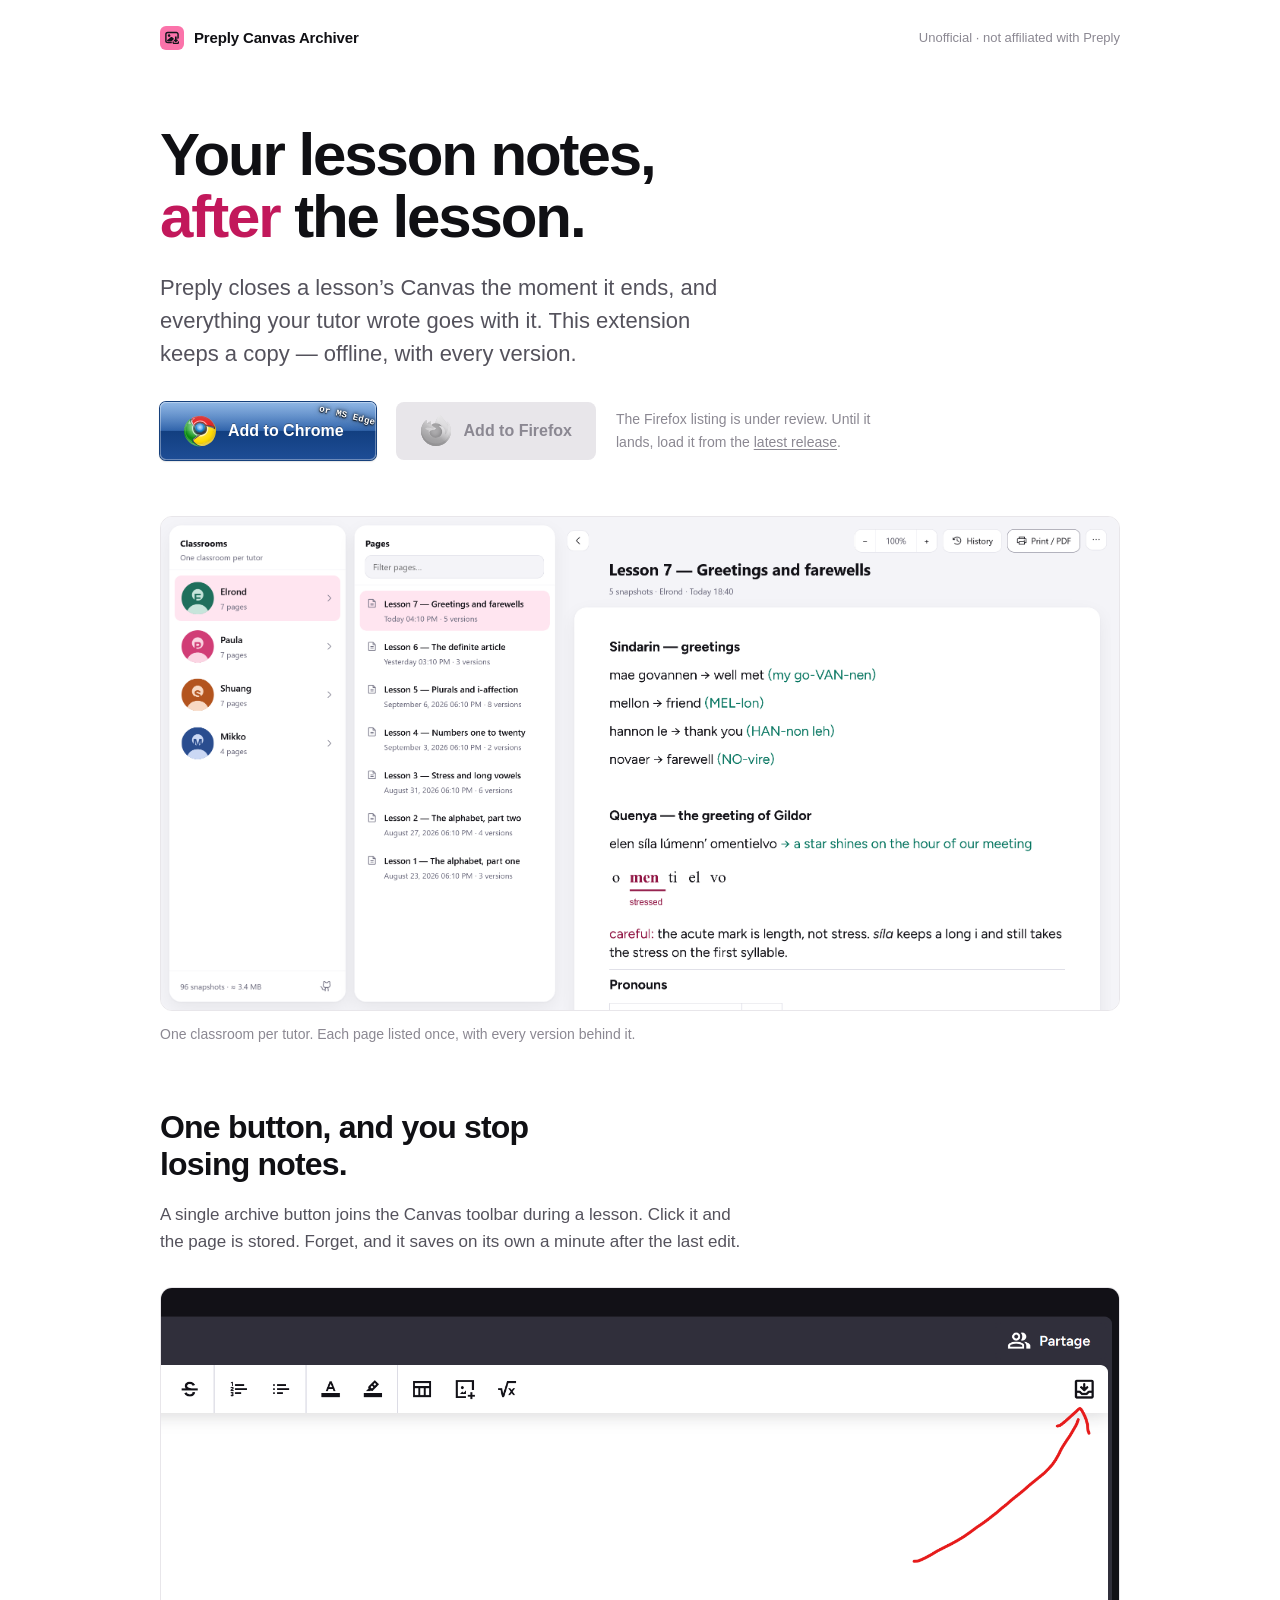
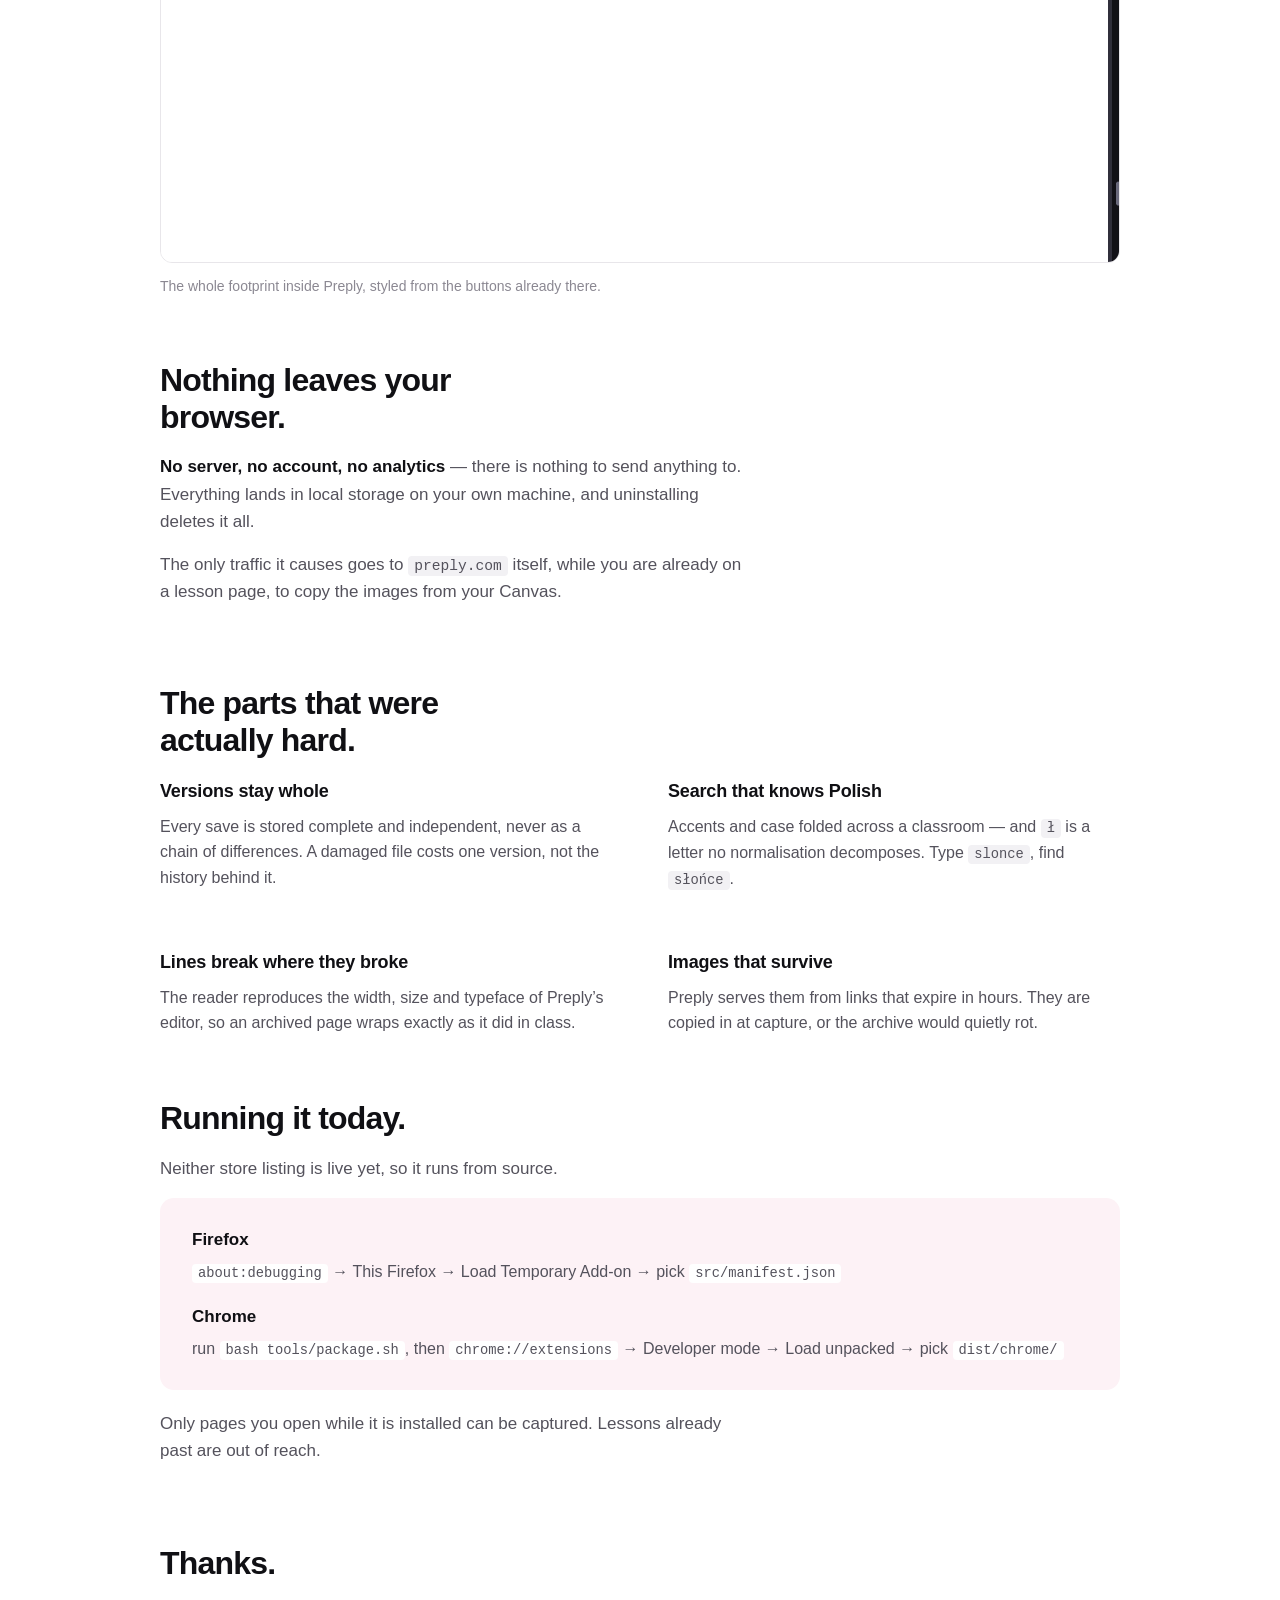
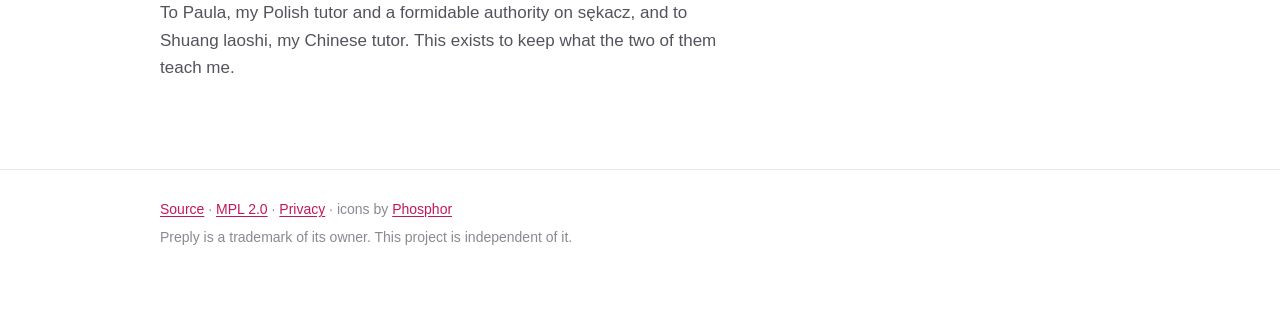
==== docs/index.html @ ba1e63cd "feat(pages): add store install buttons to the landing page" ====
<!doctype html>
<!-- This Source Code Form is subject to the terms of the Mozilla Public
     License, v. 2.0. If a copy of the MPL was not distributed with this
     file, You can obtain one at https://mozilla.org/MPL/2.0/. -->
<html lang="en">
<head>
<meta charset="utf-8">
<meta name="viewport" content="width=device-width, initial-scale=1">
<title>Preply Canvas Archiver — save your lesson notes and read them offline</title>
<meta name="description" content="Preply closes a lesson's Canvas when the lesson ends. This Firefox and Chrome extension keeps a copy you can read offline, with every version and full search.">
<link rel="canonical" href="https://mars073.github.io/Preply-canvas-archiver/">
<link rel="icon" type="image/svg+xml" href="logo.svg">

<!-- Link previews. These do far more for a project like this than any ranking
     work: the page will be shared as a URL in chats and forums long before it
     is ever found through a search engine. -->
<meta property="og:type" content="website">
<meta property="og:site_name" content="Preply Canvas Archiver">
<meta property="og:title" content="Your lesson notes, after the lesson">
<meta property="og:description" content="Preply closes a lesson's Canvas when it ends. This extension keeps a copy you can read offline, with every version.">
<meta property="og:url" content="https://mars073.github.io/Preply-canvas-archiver/">
<meta property="og:image" content="https://mars073.github.io/Preply-canvas-archiver/og-image.png">
<meta property="og:image:width" content="1200">
<meta property="og:image:height" content="630">
<meta property="og:image:alt" content="The archive reader showing a classroom, its pages and an archived lesson document.">
<meta name="twitter:card" content="summary_large_image">

<script type="application/ld+json">
{
  "@context": "https://schema.org",
  "@type": "SoftwareApplication",
  "name": "Preply Canvas Archiver",
  "applicationCategory": "BrowserApplication",
  "operatingSystem": "Firefox, Chrome",
  "description": "Browser extension that archives the Canvas pages of Preply lessons and reads them back offline, keeping every version.",
  "url": "https://mars073.github.io/Preply-canvas-archiver/",
  "codeRepository": "https://github.com/Mars073/Preply-canvas-archiver",
  "license": "https://www.mozilla.org/MPL/2.0/",
  "isAccessibleForFree": true,
  "offers": { "@type": "Offer", "price": "0", "priceCurrency": "EUR" },
  "inLanguage": ["en", "fr", "es", "ru", "pl", "zh-CN"]
}
</script>
<style>
  :root{
    --bg:#fff; --ink:#101014; --ink-2:#54525c; --ink-3:#8b8892;
    --rule:#e8e6ea; --accent:#c2185b; --tint:#fdf2f6;
    --w:64rem;
  }
  *{box-sizing:border-box}
  body{
    margin:0;background:var(--bg);color:var(--ink);
    font:17px/1.6 -apple-system,BlinkMacSystemFont,"Segoe UI",Roboto,Helvetica,Arial,sans-serif;
    -webkit-font-smoothing:antialiased;
  }
  .w{max-width:var(--w);margin:0 auto;padding:0 32px}
  a{color:var(--accent);text-underline-offset:2px}

  :focus-visible{outline:2px solid var(--accent);outline-offset:3px;border-radius:4px}
  .skip{position:absolute;left:32px;top:20px;transform:translateY(-250%);
    background:var(--ink);color:#fff;padding:10px 16px;text-decoration:none;z-index:9}
  .skip:focus{transform:none}

  /* --- masthead ------------------------------------------------------ */
  .top{display:flex;align-items:center;gap:10px;padding:26px 0}
  .top img{width:24px;height:24px;border-radius:6px}
  .top b{font-size:15px;font-weight:650;letter-spacing:-.01em}
  .top span{font-size:13px;color:var(--ink-3);margin-left:auto}

  /* --- hero ---------------------------------------------------------- */
  h1{font-size:clamp(34px,5.6vw,60px);line-height:1.04;letter-spacing:-.035em;
    font-weight:680;margin:48px 0 0;max-width:16ch}
  h1 em{font-style:normal;color:var(--accent)}
  .sub{font-size:clamp(18px,2.1vw,22px);line-height:1.5;color:var(--ink-2);
    max-width:46ch;margin:22px 0 0}
  .actions{display:flex;gap:20px;align-items:center;flex-wrap:wrap;margin:32px 0 0}
  /* inline-flex, not inline-block: the logo and the label have to sit on the
     same centre line, which a baseline alignment does not give. Both routes
     share the shape — the difference between them is availability, not rank. */
  .actions > a,.actions .off{display:inline-flex;align-items:center;gap:12px;
    background:var(--ink);color:#fff;
    padding:13px 24px;border-radius:8px;text-decoration:none;font-weight:600;font-size:16px}
  .actions > a:hover{background:var(--accent)}

  /* The Chrome button wears the finish of the logo beside it: that mark is the
     2008 original, and a flat modern chip next to it looked like two different
     decades sharing a row. Four layers make the era — a gradient that breaks
     sharply at the midline, a white inner edge along the top, a dark one along
     the bottom, and a gloss over the upper half only.

     The geometry is untouched. Both buttons keep the same box; only the finish
     of the one you can actually use has changed. */
  .actions > a.glossy{position:relative;overflow:hidden;padding-right:32px;
    border-radius:6px;
    background:linear-gradient(#5590d6,#255ba6 49%,#123f80 50%,#1e4d96);
    box-shadow:inset 0 0 0 1px rgba(255,255,255,.35),
               0 0 0 1px #16407c,
               0 1px 2px rgba(0,0,0,.35);
    text-shadow:0 -1px 0 rgba(0,0,0,.35)}
  /* Upper half only: a gloss over the whole face reads as a gradient, not as a
     curved surface. pointer-events:none so it never swallows the click.

     The palette is darker than the era would have it, and the gloss weaker:
     with the original blues the white label sat at 3.2:1 over the glossed half,
     where the text begins. Measured across the band the letters occupy, this
     holds 4.63:1 — the period look survives, the label stays readable. */
  .actions > a.glossy::after{content:"";position:absolute;
    left:0;right:0;top:0;height:50%;pointer-events:none;
    background:linear-gradient(rgba(255,255,255,.35),rgba(255,255,255,.05))}
  .actions > a.glossy:hover{
    background:linear-gradient(#6ba2e2,#2e69b8 49%,#174a90 50%,#2557a6)}
  /* Pressed: the light comes from the other side, which is what a real button
     does when it goes in. */
  .actions > a.glossy:active{
    background:linear-gradient(#123f80,#255ba6 50%,#3f7cc0);
    box-shadow:inset 0 2px 3px rgba(0,0,0,.35), 0 0 0 1px #16407c}
  .actions > a.glossy:active::after{opacity:.35}
  /* Edge runs this package unchanged — it is Chromium, and Microsoft's own
     path for it is the Chrome Web Store. So the button already serves two
     browsers and only named one. The corner says the second.

     White on the glossed blue measures 2.08:1 to 3.25:1 depending where the
     corner falls on the gradient — under the bar for text this size. The
     legibility is carried by the dark halo under the glyphs, against which
     white holds 21:1. Nothing is lost if the corner still reads poorly: the
     words are in the link's accessible name either way.

     14 degrees, and the line runs off the right edge rather than crossing the
     corner: enough tilt to read as a stamp, not so much that a 9px monospace
     starts to stair-step. Values measured on the rendered page. The clipping
     is the parent's overflow:hidden, which the gloss already relies on. */
  .actions > a.glossy .also{position:absolute;z-index:1;
    top:7px;right:-26px;width:110px;transform:rotate(14deg);
    text-align:center;padding:1px 0;color:#fff;
    font:700 9px/1.5 ui-monospace,SFMono-Regular,Menlo,Consolas,monospace;
    letter-spacing:.04em;
    text-shadow:0 0 3px rgba(0,0,0,.9), 0 1px 1px rgba(0,0,0,.8),
                0 0 6px rgba(0,0,0,.55)}
  /* The logos are decoration: the label already says which browser, and an alt
     text would have a screen reader announce it twice. */
  .actions img{display:block;flex:0 0 auto;width:32px;height:32px}
  /* Unavailable, and saying so in three ways at once rather than colour alone:
     drained logo, drained ground, and no hover to promise anything. It is a
     span, so there is nothing to click and nothing in the tab order either.
     The way in meanwhile lives in the note beside it.

     It briefly wore an Alpenglow finish as a working link; that is gone from
     the file, and comes back when the listing is approved. */
  .actions .off{background:var(--rule);color:var(--ink-3)}
  .actions .off img{filter:grayscale(1);opacity:.5}
  .actions small{font-size:14px;color:var(--ink-3);max-width:34ch}
  /* The child combinator above keeps this one out of the button styling: it is
     a sentence with a link in it, not a third route. */
  .actions small a{color:inherit}

  .shot{margin:56px 0 0;border:1px solid var(--rule);border-radius:12px;
    overflow:hidden;background:var(--bg)}
  .shot img{width:100%;height:auto;display:block}
  .cap{margin:12px 0 0;font-size:14px;color:var(--ink-3)}

  /* --- body ---------------------------------------------------------- */
  section{padding:64px 0 0}
  h2{font-size:clamp(24px,3vw,32px);line-height:1.15;letter-spacing:-.025em;
    font-weight:660;margin:0 0 18px;max-width:22ch}
  p{margin:0 0 16px;max-width:62ch;color:var(--ink-2)}
  p strong{color:var(--ink);font-weight:600}

  .pair{display:grid;gap:36px;grid-template-columns:1fr}
  @media (min-width:800px){.pair{grid-template-columns:1fr 1fr;gap:56px}}
  .pair h3{font-size:18px;font-weight:650;margin:0 0 8px;letter-spacing:-.01em}
  .pair p{margin:0;font-size:16px}

  .steps{background:var(--tint);border-radius:14px;padding:28px 32px;margin-top:8px}
  .steps dt{font-weight:650;margin-top:18px}
  .steps dt:first-of-type{margin-top:0}
  .steps dd{margin:6px 0 0;color:var(--ink-2);font-size:16px}
  code{font-family:ui-monospace,SFMono-Regular,Menlo,Consolas,monospace;
    font-size:.86em;background:#f2f1f4;padding:2px 6px;border-radius:4px}
  .steps code{background:#fff}

  footer{margin-top:88px;border-top:1px solid var(--rule);padding:28px 0 64px}
  footer p{font-size:14px;color:var(--ink-3);margin:0 0 6px;max-width:none}
</style>
</head>
<body>

<a class="skip" href="#content">Skip to content</a>

<div class="w">
  <div class="top">
    <img src="logo.svg" alt="">
    <b>Preply Canvas Archiver</b>
    <span>Unofficial · not affiliated with Preply</span>
  </div>
</div>

<main id="content">
  <div class="w">

    <h1>Your lesson notes, <em>after</em> the lesson.</h1>
    <p class="sub">
      Preply closes a lesson’s Canvas the moment it ends, and everything your
      tutor wrote goes with it. This extension keeps a copy — offline, with
      every version.
    </p>
    <div class="actions">
      <a class="glossy" href="https://chromewebstore.google.com/detail/preply-canvas-archiver/clhcjjambcaodbnaenpimnbedlhohmdj">
        <img src="icons/chrome.svg" width="32" height="32" alt="" aria-hidden="true">
        Add to Chrome
        <!-- Last in the DOM on purpose: the accessible name becomes "Add to
             Chrome or MS Edge", which is exactly what the link does. Reading
             it out is the point, so it is not hidden from assistive tech. -->
        <span class="also">or MS Edge</span>
      </a>
      <!-- A span, not a link: it looks unavailable because it is. A disabled
           button that still goes somewhere is the one combination that lies to
           both kinds of reader, so the way in meanwhile lives in the note. -->
      <span class="off">
        <img src="icons/firefox.svg" width="32" height="32" alt="" aria-hidden="true">
        Add to Firefox
      </span>
      <small>The Firefox listing is under review. Until it lands, load it from the
        <a href="https://github.com/Mars073/Preply-canvas-archiver/releases/latest">latest release</a>.</small>
    </div>

    <div class="shot">
      <img src="screenshots/archive-viewer.png" width="2521" height="1297" decoding="async"
           alt="The archive reader: classrooms on the left, that classroom's pages in the middle, the archived document on the right.">
    </div>
    <p class="cap">One classroom per tutor. Each page listed once, with every version behind it.</p>

    <section>
      <h2>One button, and you stop losing notes.</h2>
      <p>
        A single archive button joins the Canvas toolbar during a lesson. Click
        it and the page is stored. Forget, and it saves on its own a minute
        after the last edit.
      </p>
      <div class="shot" style="margin-top:32px">
        <img src="screenshots/toolbar-button.png" width="1678" height="1006" loading="lazy" decoding="async"
             alt="The Preply Canvas toolbar with one extra archive button at its right end, marked by a red arrow.">
      </div>
      <p class="cap">The whole footprint inside Preply, styled from the buttons already there.</p>
    </section>

    <section>
      <h2>Nothing leaves your browser.</h2>
      <p>
        <strong>No server, no account, no analytics</strong> — there is nothing
        to send anything to. Everything lands in local storage on your own
        machine, and uninstalling deletes it all.
      </p>
      <p>
        The only traffic it causes goes to <code>preply.com</code> itself, while
        you are already on a lesson page, to copy the images from your Canvas.
      </p>
    </section>

    <section>
      <h2>The parts that were actually hard.</h2>
      <div class="pair">
        <div>
          <h3>Versions stay whole</h3>
          <p>Every save is stored complete and independent, never as a chain of
             differences. A damaged file costs one version, not the history
             behind it.</p>
        </div>
        <div>
          <h3>Search that knows Polish</h3>
          <p>Accents and case folded across a classroom — and <code>ł</code> is a
             letter no normalisation decomposes. Type <code>slonce</code>, find
             <code>słońce</code>.</p>
        </div>
        <div>
          <h3>Lines break where they broke</h3>
          <p>The reader reproduces the width, size and typeface of Preply’s
             editor, so an archived page wraps exactly as it did in class.</p>
        </div>
        <div>
          <h3>Images that survive</h3>
          <p>Preply serves them from links that expire in hours. They are copied
             in at capture, or the archive would quietly rot.</p>
        </div>
      </div>
    </section>

    <section>
      <h2>Running it today.</h2>
      <p>Neither store listing is live yet, so it runs from source.</p>
      <dl class="steps">
        <dt>Firefox</dt>
        <dd><code>about:debugging</code> → This Firefox → Load Temporary Add-on →
            pick <code>src/manifest.json</code></dd>
        <dt>Chrome</dt>
        <dd>run <code>bash tools/package.sh</code>, then
            <code>chrome://extensions</code> → Developer mode → Load unpacked →
            pick <code>dist/chrome/</code></dd>
      </dl>
      <p style="margin-top:20px">
        Only pages you open while it is installed can be captured. Lessons
        already past are out of reach.
      </p>
    </section>

    <section>
      <h2>Thanks.</h2>
      <p>
        To Paula, my Polish tutor and a formidable authority on sękacz, and to
        Shuang laoshi, my Chinese tutor. This exists to keep what the two of
        them teach me.
      </p>
    </section>

  </div>
</main>

<footer>
  <div class="w">
    <p><a href="https://github.com/Mars073/Preply-canvas-archiver">Source</a> ·
       <a href="https://github.com/Mars073/Preply-canvas-archiver/blob/master/LICENSE">MPL&nbsp;2.0</a> ·
       <a href="https://github.com/Mars073/Preply-canvas-archiver/blob/master/PRIVACY.md">Privacy</a> ·
       icons by <a href="https://phosphoricons.com">Phosphor</a></p>
    <p>Preply is a trademark of its owner. This project is independent of it.</p>
  </div>
</footer>

</body>
</html>
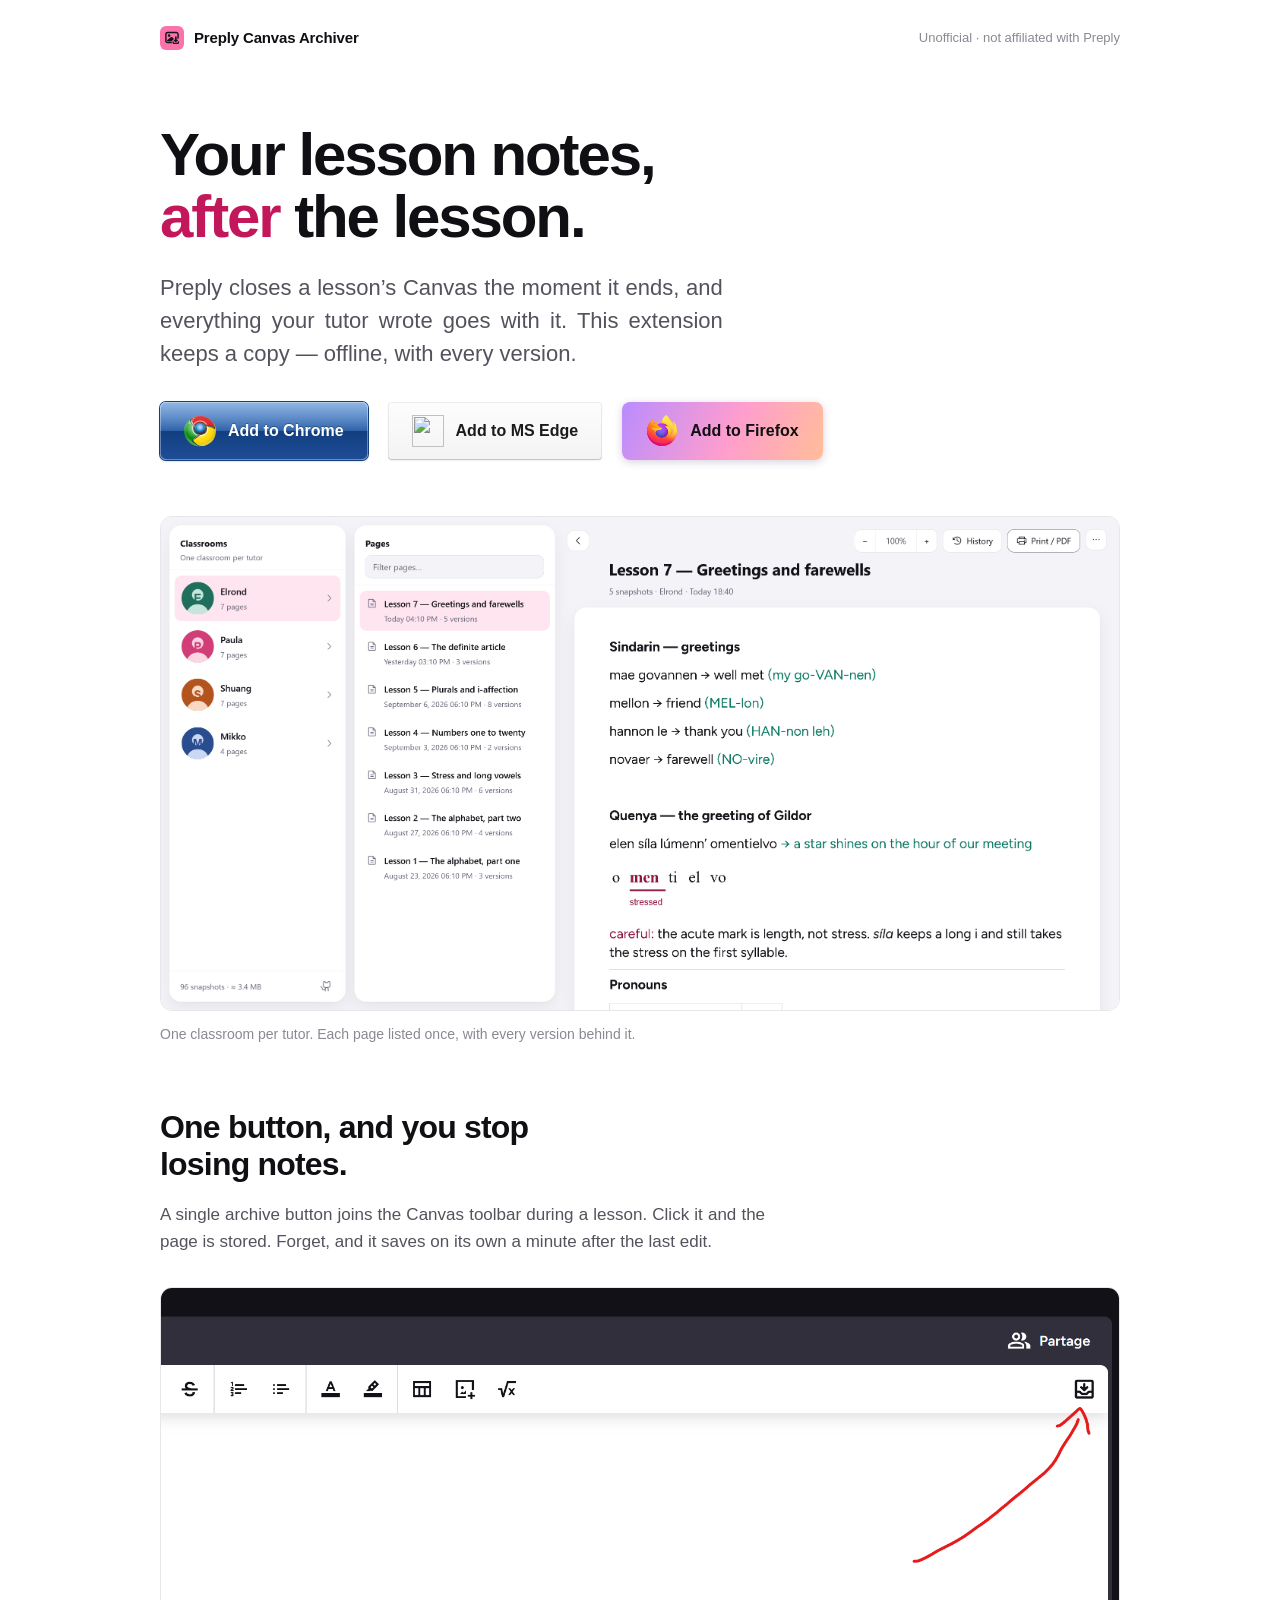
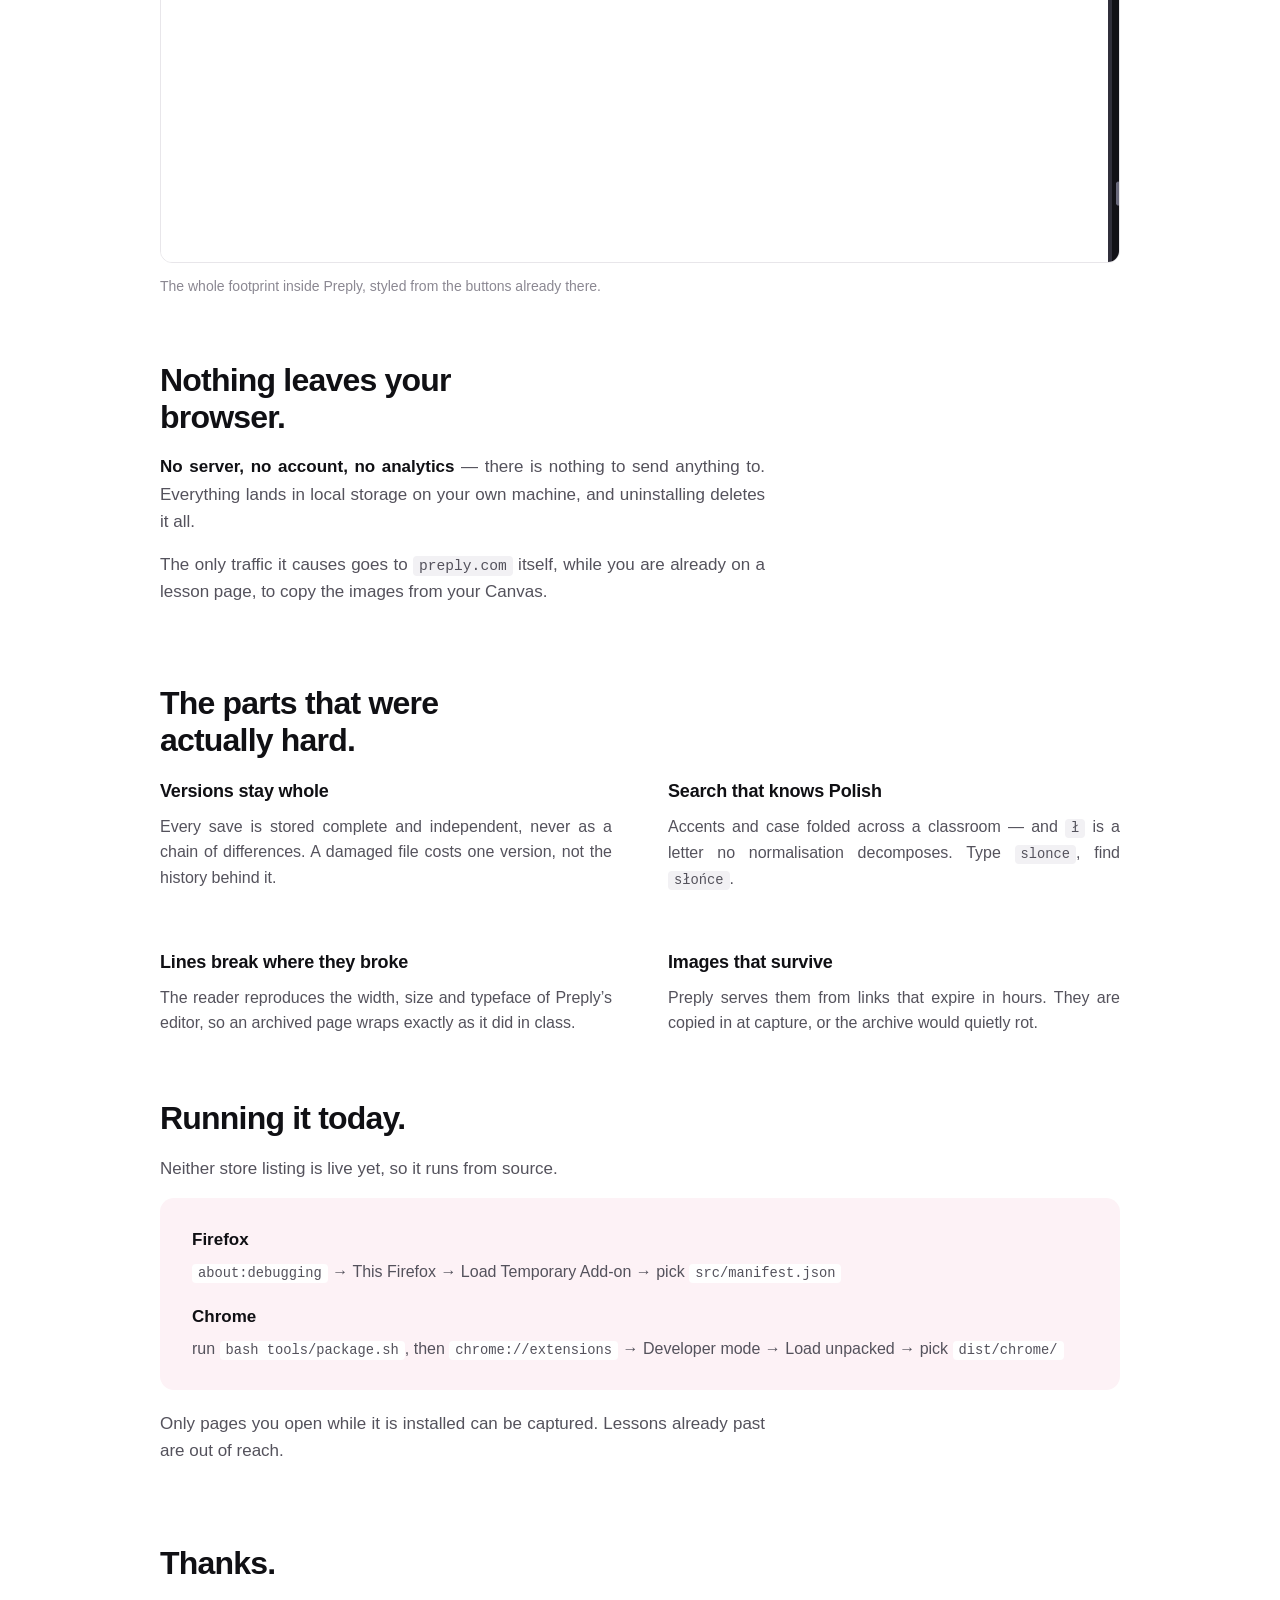
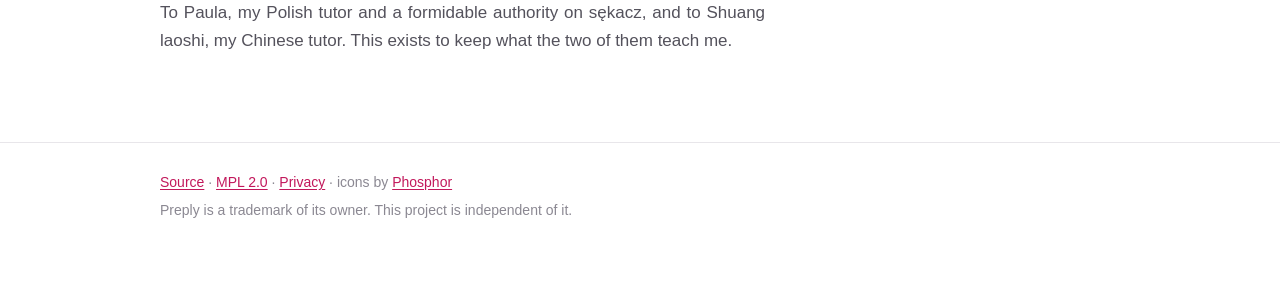
==== commit 959d1fbd: "feat(pages): link the Firefox button to the AMO listing" ====
--- a/docs/index.html
+++ b/docs/index.html
@@ -45,6 +45,7 @@
   :root{
     --bg:#fff; --ink:#101014; --ink-2:#54525c; --ink-3:#8b8892;
     --rule:#e8e6ea; --accent:#c2185b; --tint:#fdf2f6;
+    --ease-out:cubic-bezier(.22,.61,.36,1);
     --w:64rem;
   }
   *{box-sizing:border-box}
@@ -76,8 +77,8 @@
   .actions{display:flex;gap:20px;align-items:center;flex-wrap:wrap;margin:32px 0 0}
   /* inline-flex, not inline-block: the logo and the label have to sit on the
      same centre line, which a baseline alignment does not give. Both routes
-     share the shape — the difference between them is availability, not rank. */
-  .actions > a,.actions .off{display:inline-flex;align-items:center;gap:12px;
+     share the shape; only the finish separates them. */
+  .actions > a{display:inline-flex;align-items:center;gap:12px;
     background:var(--ink);color:#fff;
     padding:13px 24px;border-radius:8px;text-decoration:none;font-weight:600;font-size:16px}
   .actions > a:hover{background:var(--accent)}
@@ -90,7 +91,7 @@
 
      The geometry is untouched. Both buttons keep the same box; only the finish
      of the one you can actually use has changed. */
-  .actions > a.glossy{position:relative;overflow:hidden;padding-right:32px;
+  .actions > a.glossy{position:relative;overflow:hidden;
     border-radius:6px;
     background:linear-gradient(#5590d6,#255ba6 49%,#123f80 50%,#1e4d96);
     box-shadow:inset 0 0 0 1px rgba(255,255,255,.35),
@@ -115,43 +116,79 @@
     background:linear-gradient(#123f80,#255ba6 50%,#3f7cc0);
     box-shadow:inset 0 2px 3px rgba(0,0,0,.35), 0 0 0 1px #16407c}
   .actions > a.glossy:active::after{opacity:.35}
-  /* Edge runs this package unchanged — it is Chromium, and Microsoft's own
-     path for it is the Chrome Web Store. So the button already serves two
-     browsers and only named one. The corner says the second.
-
-     White on the glossed blue measures 2.08:1 to 3.25:1 depending where the
-     corner falls on the gradient — under the bar for text this size. The
-     legibility is carried by the dark halo under the glyphs, against which
-     white holds 21:1. Nothing is lost if the corner still reads poorly: the
-     words are in the link's accessible name either way.
-
-     14 degrees, and the line runs off the right edge rather than crossing the
-     corner: enough tilt to read as a stamp, not so much that a 9px monospace
-     starts to stair-step. Values measured on the rendered page. The clipping
-     is the parent's overflow:hidden, which the gloss already relies on. */
-  .actions > a.glossy .also{position:absolute;z-index:1;
-    top:7px;right:-26px;width:110px;transform:rotate(14deg);
-    text-align:center;padding:1px 0;color:#fff;
-    font:700 9px/1.5 ui-monospace,SFMono-Regular,Menlo,Consolas,monospace;
-    letter-spacing:.04em;
-    text-shadow:0 0 3px rgba(0,0,0,.9), 0 1px 1px rgba(0,0,0,.8),
-                0 0 6px rgba(0,0,0,.55)}
+  /* Edge has its own listing now, so the Chrome button no longer stands in for
+     it and the "or MS Edge" stamp it carried is gone with the padding that made
+     room for it.
+
+     Each button in this row quotes its vendor's own era, which is why the
+     Chrome one wears 2008 glass. This is Fluent, the Microsoft of now: a 4px
+     radius rather than 8, a ground that is near-white and never white, a
+     near-invisible hairline, and a bottom stroke darker than the other three —
+     that asymmetry is what gives a Windows 11 control its slight lift. A pure
+     black outline read as a generic ghost button; the only thing saying
+     Microsoft was the logo.
+
+     The edges are inset shadows, not borders: a border would add 2px to the box
+     and break the row's alignment, which nothing else in it carries. The label
+     holds 15.5:1 at its worst state.
+
+     Not the Fluent primary button (solid #0078d4, white label), which would be
+     more Microsoft still and would put a second blue beside the glossed one.
+     The row already has its blue. */
+  .actions > a.edge{border-radius:4px;color:#1b1b1b;
+    background:linear-gradient(#fdfdfd,#f3f3f3);
+    box-shadow:inset 0 0 0 1px rgba(0,0,0,.07),
+               inset 0 -1px 0 rgba(0,0,0,.13),
+               0 1px 2px rgba(0,0,0,.06)}
+  .actions > a.edge:hover{background:linear-gradient(#f6f6f6,#ededed)}
+  /* Pressed: the ground flattens and the bottom stroke goes, so the lift the
+     other states have is what disappears. */
+  .actions > a.edge:active{background:#eaeaea;
+    box-shadow:inset 0 0 0 1px rgba(0,0,0,.09)}
   /* The logos are decoration: the label already says which browser, and an alt
      text would have a screen reader announce it twice. */
   .actions img{display:block;flex:0 0 auto;width:32px;height:32px}
-  /* Unavailable, and saying so in three ways at once rather than colour alone:
-     drained logo, drained ground, and no hover to promise anything. It is a
-     span, so there is nothing to click and nothing in the tab order either.
-     The way in meanwhile lives in the note beside it.
-
-     It briefly wore an Alpenglow finish as a working link; that is gone from
-     the file, and comes back when the listing is approved. */
-  .actions .off{background:var(--rule);color:var(--ink-3)}
-  .actions .off img{filter:grayscale(1);opacity:.5}
-  .actions small{font-size:14px;color:var(--ink-3);max-width:34ch}
-  /* The child combinator above keeps this one out of the button styling: it is
-     a sentence with a link in it, not a third route. */
-  .actions small a{color:inherit}
+  /* The Firefox button, in Alpenglow's dawn: violet into rose into peach,
+     pulled back from the theme's real colours (#9059ff / #ff4aa2 / #ffbd4f).
+     Those put the label at 4.57:1 — passing AA by 0.07, one font-smoothing
+     change away from failing. These stops hold 7.46:1 at rest and 5.77:1 on
+     hover. Same reason the label is --ink and not --ink-2: on a ground this
+     saturated the muted grey drops to 3.02:1.
+
+     No border and no inner edge, unlike the Chrome chip beside it. That one is
+     a period reproduction and needs its bevel; this is a gradient that ends
+     where it ends, lifted by a violet-tinted drop shadow alone.
+
+     The gradient is a palindrome on an oversized canvas, so whatever window
+     the button shows always holds the whole dawn and can slide either way
+     without running out of colour. Hover slides it corner to corner. That
+     slide is also why there is no second, deeper palette on hover:
+     background-position animates, background-image does not, and a hover that
+     cross-faded one gradient into another could not move at the same time. */
+  .actions > a.alpenglow{color:var(--ink);overflow:hidden;
+    background:linear-gradient(115deg,#b98cff,#ff9ecd 25%,#ffc58c 50%,#ff9ecd 75%,#b98cff);
+    background-size:220% 220%;background-position:0% 0%;
+    box-shadow:0 2px 8px rgba(64,20,90,.2);
+    transition:background-position .6s var(--ease-out), box-shadow .3s var(--ease-out)}
+  /* Parallax: the face moves, the box does not. The logo and the label scale
+     as one piece, gap included — scaled separately they read as two things
+     drifting apart rather than one thing coming closer. At 6% the content
+     grows about 5px each side, which the 24px padding absorbs, so nothing
+     reaches the clip. */
+  .actions > a.alpenglow .face{display:inline-flex;align-items:center;gap:12px;
+    transition:transform .3s var(--ease-out)}
+  .actions > a.alpenglow:hover{background-position:100% 100%;
+    box-shadow:0 5px 14px rgba(64,20,90,.26)}
+  .actions > a.alpenglow:hover .face{transform:scale(1.06)}
+  .actions > a.alpenglow:active{box-shadow:0 1px 3px rgba(64,20,90,.22)}
+  .actions > a.alpenglow:active .face{transform:scale(1.02)}
+  /* The page's only animation. Asked to sit still it sits still — the colours,
+     the shadow and the layout are identical, only the motion goes. */
+  @media (prefers-reduced-motion: reduce){
+    .actions > a.alpenglow,.actions > a.alpenglow .face{transition:none}
+    .actions > a.alpenglow:hover .face,
+    .actions > a.alpenglow:active .face{transform:none}
+  }
 
   .shot{margin:56px 0 0;border:1px solid var(--rule);border-radius:12px;
     overflow:hidden;background:var(--bg)}
@@ -162,7 +199,12 @@
   section{padding:64px 0 0}
   h2{font-size:clamp(24px,3vw,32px);line-height:1.15;letter-spacing:-.025em;
     font-weight:660;margin:0 0 18px;max-width:22ch}
-  p{margin:0 0 16px;max-width:62ch;color:var(--ink-2)}
+  /* Justified, so hyphenated: nine inline <code> runs and words like
+     "content-addressed" never break, and at this measure an unhyphenated
+     justification opens rivers between them. Hyphenation needs the language
+     declared, which <html lang="en"> does. */
+  p{margin:0 0 16px;max-width:64ch;color:var(--ink-2);
+    text-align:justify;hyphens:auto}
   p strong{color:var(--ink);font-weight:600}
 
   .pair{display:grid;gap:36px;grid-template-columns:1fr}
@@ -207,20 +249,28 @@
       <a class="glossy" href="https://chromewebstore.google.com/detail/preply-canvas-archiver/clhcjjambcaodbnaenpimnbedlhohmdj">
         <img src="icons/chrome.svg" width="32" height="32" alt="" aria-hidden="true">
         Add to Chrome
-        <!-- Last in the DOM on purpose: the accessible name becomes "Add to
-             Chrome or MS Edge", which is exactly what the link does. Reading
-             it out is the point, so it is not hidden from assistive tech. -->
-        <span class="also">or MS Edge</span>
       </a>
-      <!-- A span, not a link: it looks unavailable because it is. A disabled
-           button that still goes somewhere is the one combination that lies to
-           both kinds of reader, so the way in meanwhile lives in the note. -->
-      <span class="off">
-        <img src="icons/firefox.svg" width="32" height="32" alt="" aria-hidden="true">
-        Add to Firefox
-      </span>
-      <small>The Firefox listing is under review. Until it lands, load it from the
-        <a href="https://github.com/Mars073/Preply-canvas-archiver/releases/latest">latest release</a>.</small>
+      <a class="edge" href="https://microsoftedge.microsoft.com/addons/detail/preply-canvas-archiver/ocbalfmganjedonhaekgbpkiljhiongf">
+        <!-- The slug is Microsoft's, derived from the listing; the id is the
+             one Partner Center shows, not the Chrome Web Store's, since each
+             store derives its own from its own key. The id alone also resolves,
+             which is how this link existed before the listing did. -->
+        <img src="icons/edge.svg" width="32" height="32" alt="" aria-hidden="true">
+        Add to MS Edge
+      </a>
+      <a class="alpenglow" href="https://addons.mozilla.org/firefox/addon/preply-canvas-archiver/">
+        <!-- No locale in the path: AMO sends the visitor to their own language,
+             and this extension ships six of them. The Chrome link above has no
+             locale either.
+
+             The logo and the label have to scale as one piece, gap included,
+             or the hover reads as two things drifting apart rather than one
+             thing coming closer. That takes an element to hold them. -->
+        <span class="face">
+          <img src="icons/firefox.svg" width="32" height="32" alt="" aria-hidden="true">
+          Add to Firefox
+        </span>
+      </a>
     </div>
 
     <div class="shot">
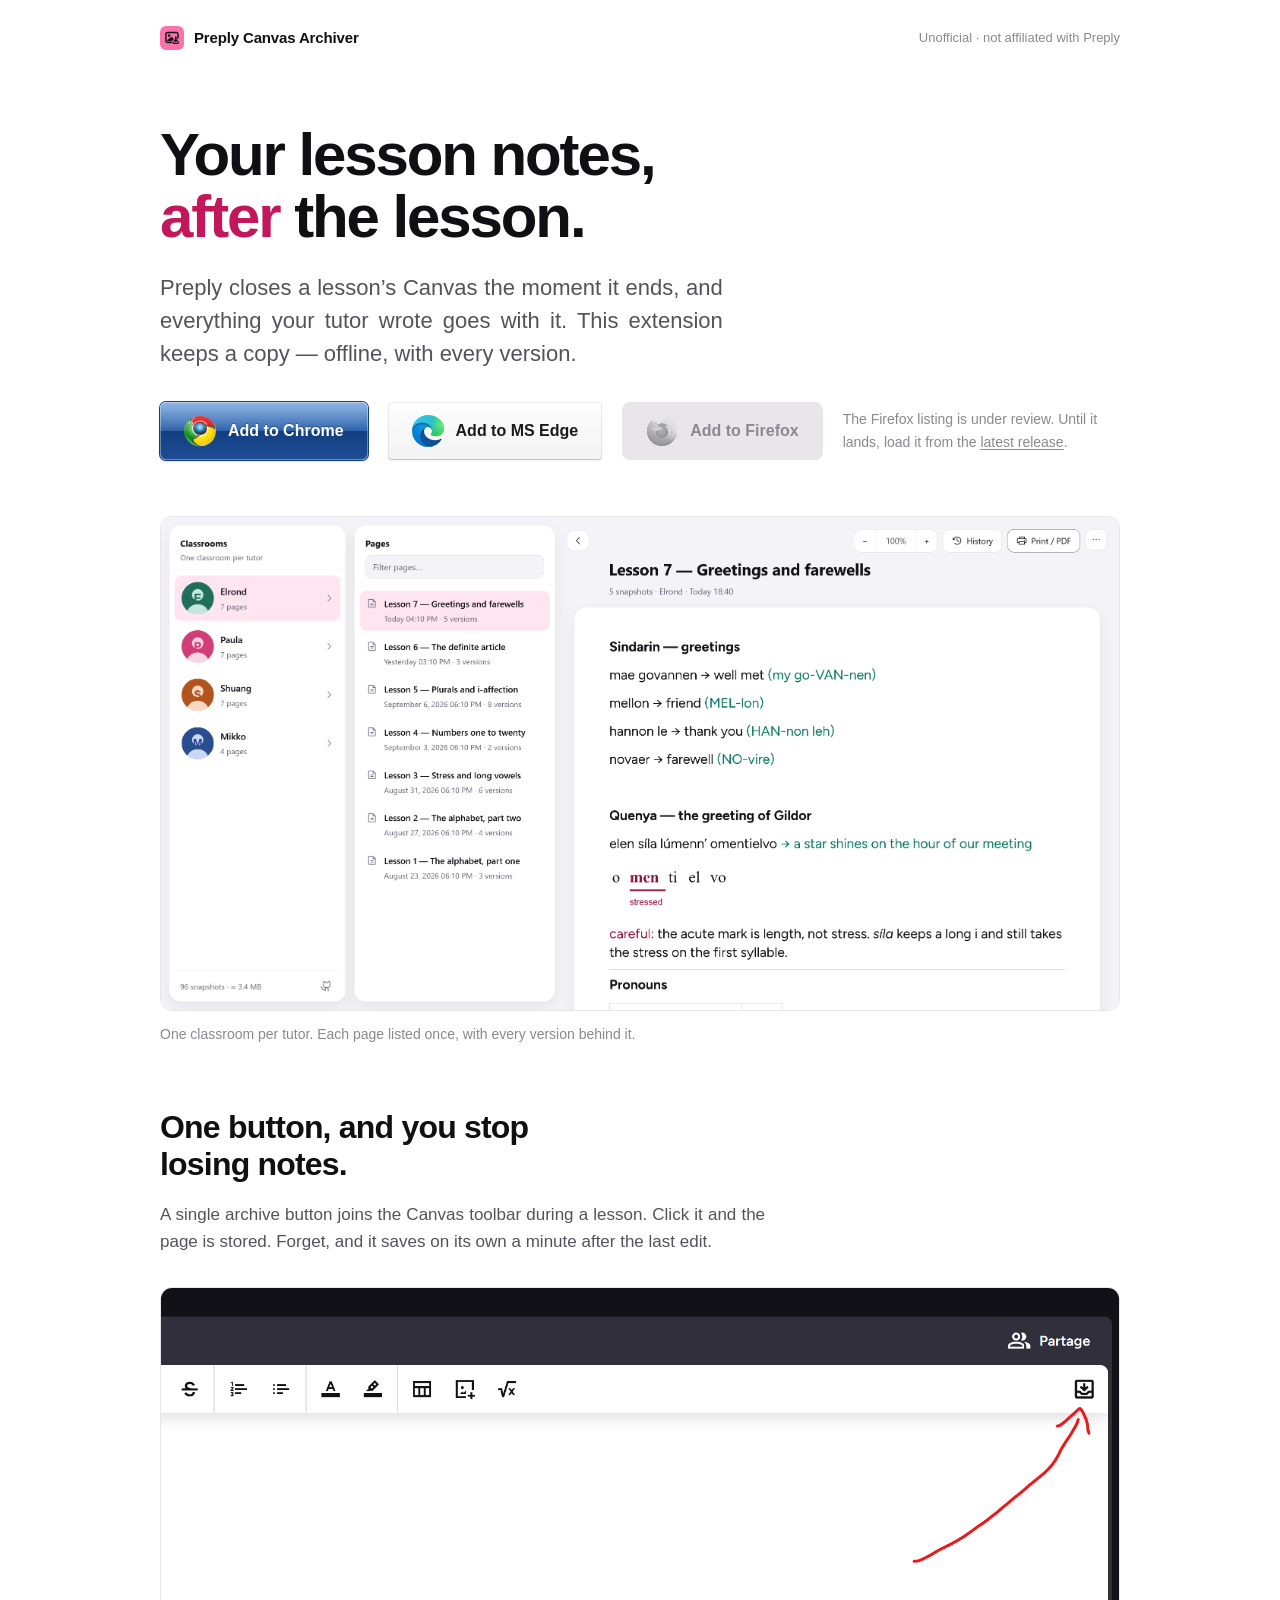
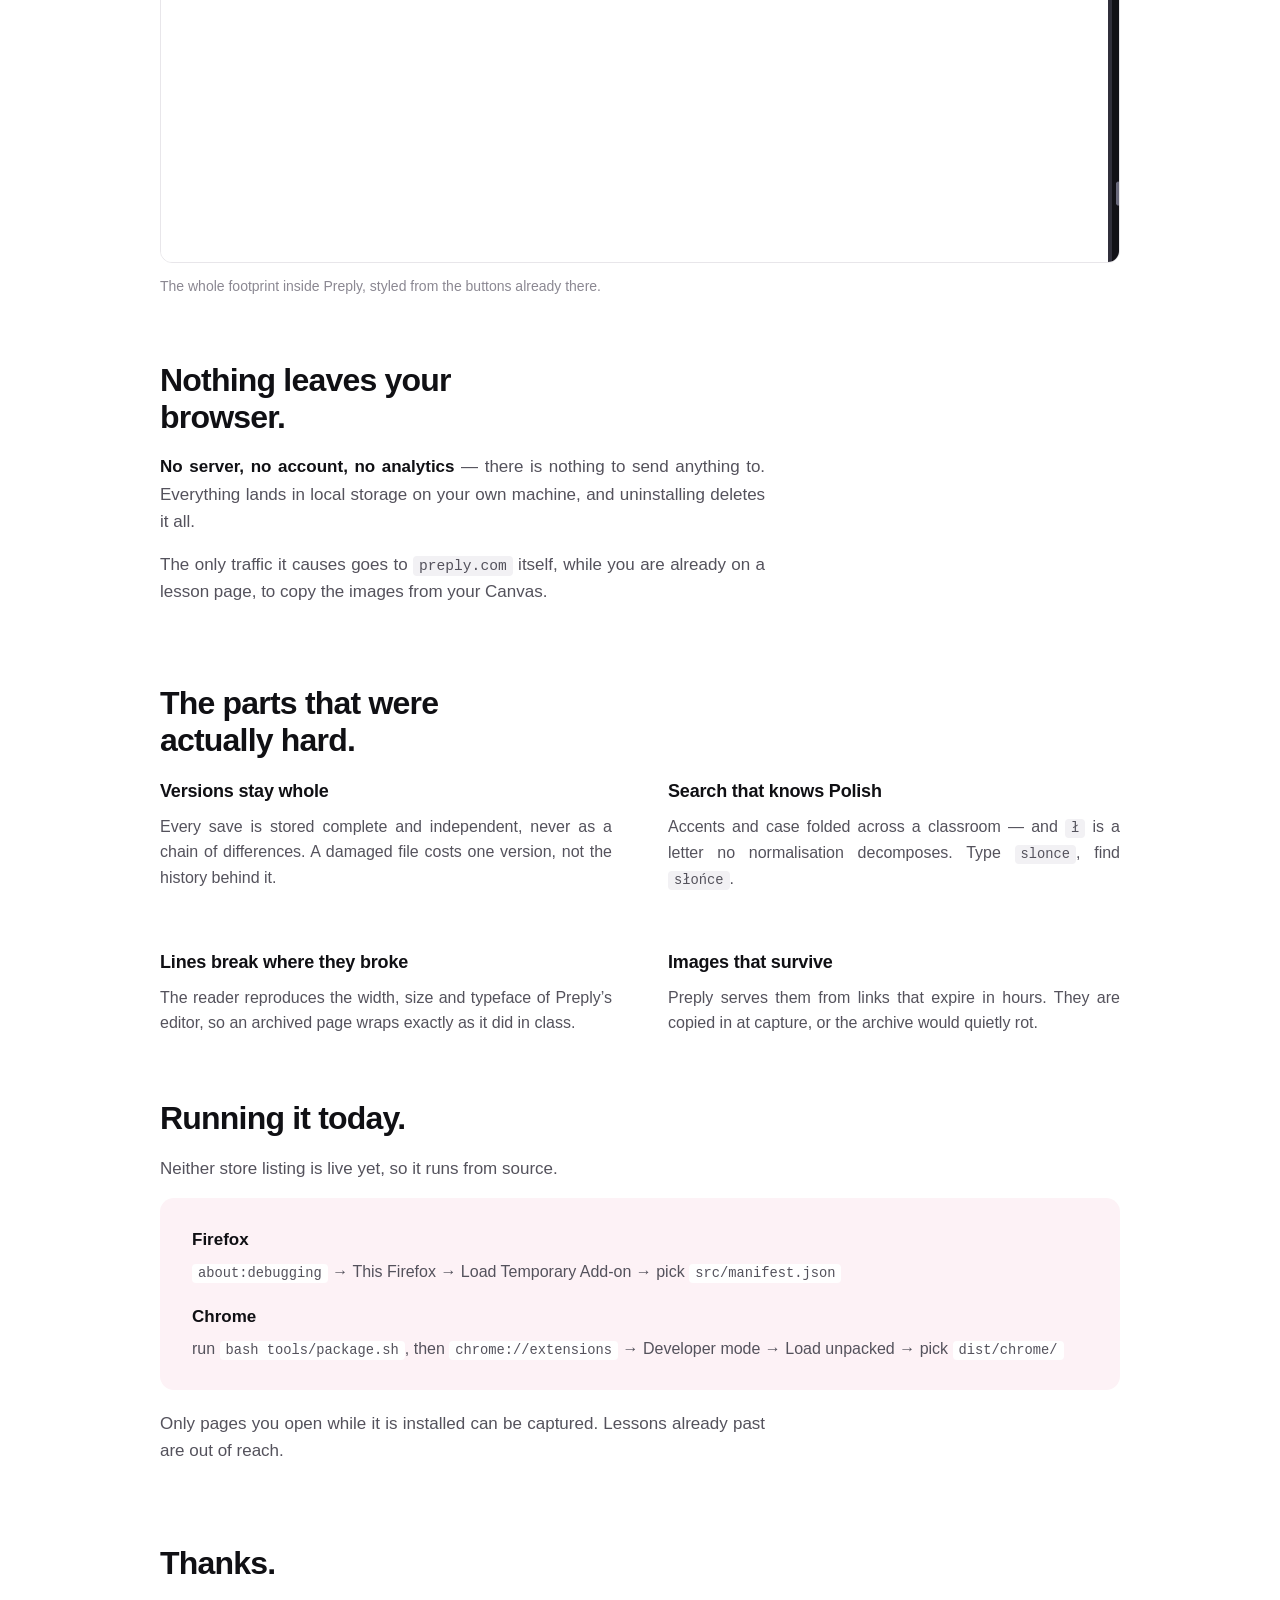
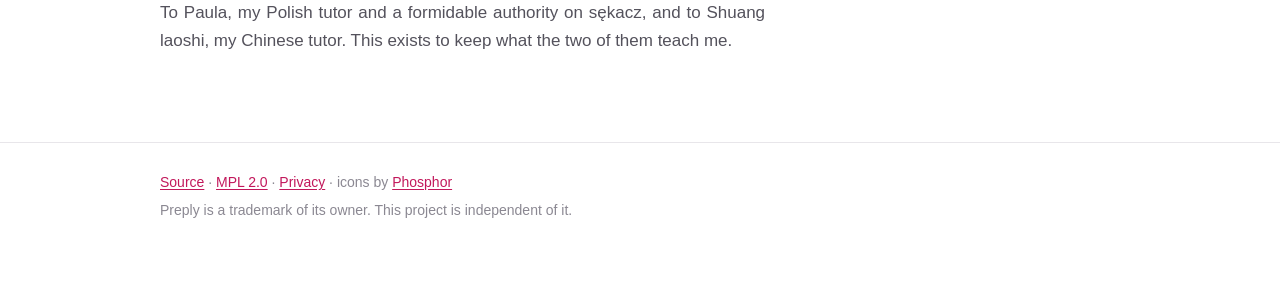
==== commit a3bee301: "feat(pages): add the Edge install button" ====
--- a/docs/index.html
+++ b/docs/index.html
@@ -45,7 +45,6 @@
   :root{
     --bg:#fff; --ink:#101014; --ink-2:#54525c; --ink-3:#8b8892;
     --rule:#e8e6ea; --accent:#c2185b; --tint:#fdf2f6;
-    --ease-out:cubic-bezier(.22,.61,.36,1);
     --w:64rem;
   }
   *{box-sizing:border-box}
@@ -77,8 +76,8 @@
   .actions{display:flex;gap:20px;align-items:center;flex-wrap:wrap;margin:32px 0 0}
   /* inline-flex, not inline-block: the logo and the label have to sit on the
      same centre line, which a baseline alignment does not give. Both routes
-     share the shape; only the finish separates them. */
-  .actions > a{display:inline-flex;align-items:center;gap:12px;
+     share the shape — the difference between them is availability, not rank. */
+  .actions > a,.actions .off{display:inline-flex;align-items:center;gap:12px;
     background:var(--ink);color:#fff;
     padding:13px 24px;border-radius:8px;text-decoration:none;font-weight:600;font-size:16px}
   .actions > a:hover{background:var(--accent)}
@@ -148,47 +147,19 @@
   /* The logos are decoration: the label already says which browser, and an alt
      text would have a screen reader announce it twice. */
   .actions img{display:block;flex:0 0 auto;width:32px;height:32px}
-  /* The Firefox button, in Alpenglow's dawn: violet into rose into peach,
-     pulled back from the theme's real colours (#9059ff / #ff4aa2 / #ffbd4f).
-     Those put the label at 4.57:1 — passing AA by 0.07, one font-smoothing
-     change away from failing. These stops hold 7.46:1 at rest and 5.77:1 on
-     hover. Same reason the label is --ink and not --ink-2: on a ground this
-     saturated the muted grey drops to 3.02:1.
-
-     No border and no inner edge, unlike the Chrome chip beside it. That one is
-     a period reproduction and needs its bevel; this is a gradient that ends
-     where it ends, lifted by a violet-tinted drop shadow alone.
-
-     The gradient is a palindrome on an oversized canvas, so whatever window
-     the button shows always holds the whole dawn and can slide either way
-     without running out of colour. Hover slides it corner to corner. That
-     slide is also why there is no second, deeper palette on hover:
-     background-position animates, background-image does not, and a hover that
-     cross-faded one gradient into another could not move at the same time. */
-  .actions > a.alpenglow{color:var(--ink);overflow:hidden;
-    background:linear-gradient(115deg,#b98cff,#ff9ecd 25%,#ffc58c 50%,#ff9ecd 75%,#b98cff);
-    background-size:220% 220%;background-position:0% 0%;
-    box-shadow:0 2px 8px rgba(64,20,90,.2);
-    transition:background-position .6s var(--ease-out), box-shadow .3s var(--ease-out)}
-  /* Parallax: the face moves, the box does not. The logo and the label scale
-     as one piece, gap included — scaled separately they read as two things
-     drifting apart rather than one thing coming closer. At 6% the content
-     grows about 5px each side, which the 24px padding absorbs, so nothing
-     reaches the clip. */
-  .actions > a.alpenglow .face{display:inline-flex;align-items:center;gap:12px;
-    transition:transform .3s var(--ease-out)}
-  .actions > a.alpenglow:hover{background-position:100% 100%;
-    box-shadow:0 5px 14px rgba(64,20,90,.26)}
-  .actions > a.alpenglow:hover .face{transform:scale(1.06)}
-  .actions > a.alpenglow:active{box-shadow:0 1px 3px rgba(64,20,90,.22)}
-  .actions > a.alpenglow:active .face{transform:scale(1.02)}
-  /* The page's only animation. Asked to sit still it sits still — the colours,
-     the shadow and the layout are identical, only the motion goes. */
-  @media (prefers-reduced-motion: reduce){
-    .actions > a.alpenglow,.actions > a.alpenglow .face{transition:none}
-    .actions > a.alpenglow:hover .face,
-    .actions > a.alpenglow:active .face{transform:none}
-  }
+  /* Unavailable, and saying so in three ways at once rather than colour alone:
+     drained logo, drained ground, and no hover to promise anything. It is a
+     span, so there is nothing to click and nothing in the tab order either.
+     The way in meanwhile lives in the note beside it.
+
+     It briefly wore an Alpenglow finish as a working link; that is gone from
+     the file, and comes back when the listing is approved. */
+  .actions .off{background:var(--rule);color:var(--ink-3)}
+  .actions .off img{filter:grayscale(1);opacity:.5}
+  .actions small{font-size:14px;color:var(--ink-3);max-width:34ch}
+  /* The child combinator above keeps this one out of the button styling: it is
+     a sentence with a link in it, not a third route. */
+  .actions small a{color:inherit}
 
   .shot{margin:56px 0 0;border:1px solid var(--rule);border-radius:12px;
     overflow:hidden;background:var(--bg)}
@@ -250,27 +221,23 @@
         <img src="icons/chrome.svg" width="32" height="32" alt="" aria-hidden="true">
         Add to Chrome
       </a>
-      <a class="edge" href="https://microsoftedge.microsoft.com/addons/detail/preply-canvas-archiver/ocbalfmganjedonhaekgbpkiljhiongf">
-        <!-- The slug is Microsoft's, derived from the listing; the id is the
-             one Partner Center shows, not the Chrome Web Store's, since each
-             store derives its own from its own key. The id alone also resolves,
-             which is how this link existed before the listing did. -->
+      <a class="edge" href="https://microsoftedge.microsoft.com/addons/detail/ocbalfmganjedonhaekgbpkiljhiongf">
+        <!-- Edge Add-ons resolves a detail page from the CRX id alone, with no
+             slug segment, so this URL was known before the listing existed.
+             The id is the one from Partner Center, not the Chrome Web Store's:
+             each store derives its own from its own key. -->
         <img src="icons/edge.svg" width="32" height="32" alt="" aria-hidden="true">
         Add to MS Edge
       </a>
-      <a class="alpenglow" href="https://addons.mozilla.org/firefox/addon/preply-canvas-archiver/">
-        <!-- No locale in the path: AMO sends the visitor to their own language,
-             and this extension ships six of them. The Chrome link above has no
-             locale either.
-
-             The logo and the label have to scale as one piece, gap included,
-             or the hover reads as two things drifting apart rather than one
-             thing coming closer. That takes an element to hold them. -->
-        <span class="face">
-          <img src="icons/firefox.svg" width="32" height="32" alt="" aria-hidden="true">
-          Add to Firefox
-        </span>
-      </a>
+      <!-- A span, not a link: it looks unavailable because it is. A disabled
+           button that still goes somewhere is the one combination that lies to
+           both kinds of reader, so the way in meanwhile lives in the note. -->
+      <span class="off">
+        <img src="icons/firefox.svg" width="32" height="32" alt="" aria-hidden="true">
+        Add to Firefox
+      </span>
+      <small>The Firefox listing is under review. Until it lands, load it from the
+        <a href="https://github.com/Mars073/Preply-canvas-archiver/releases/latest">latest release</a>.</small>
     </div>
 
     <div class="shot">
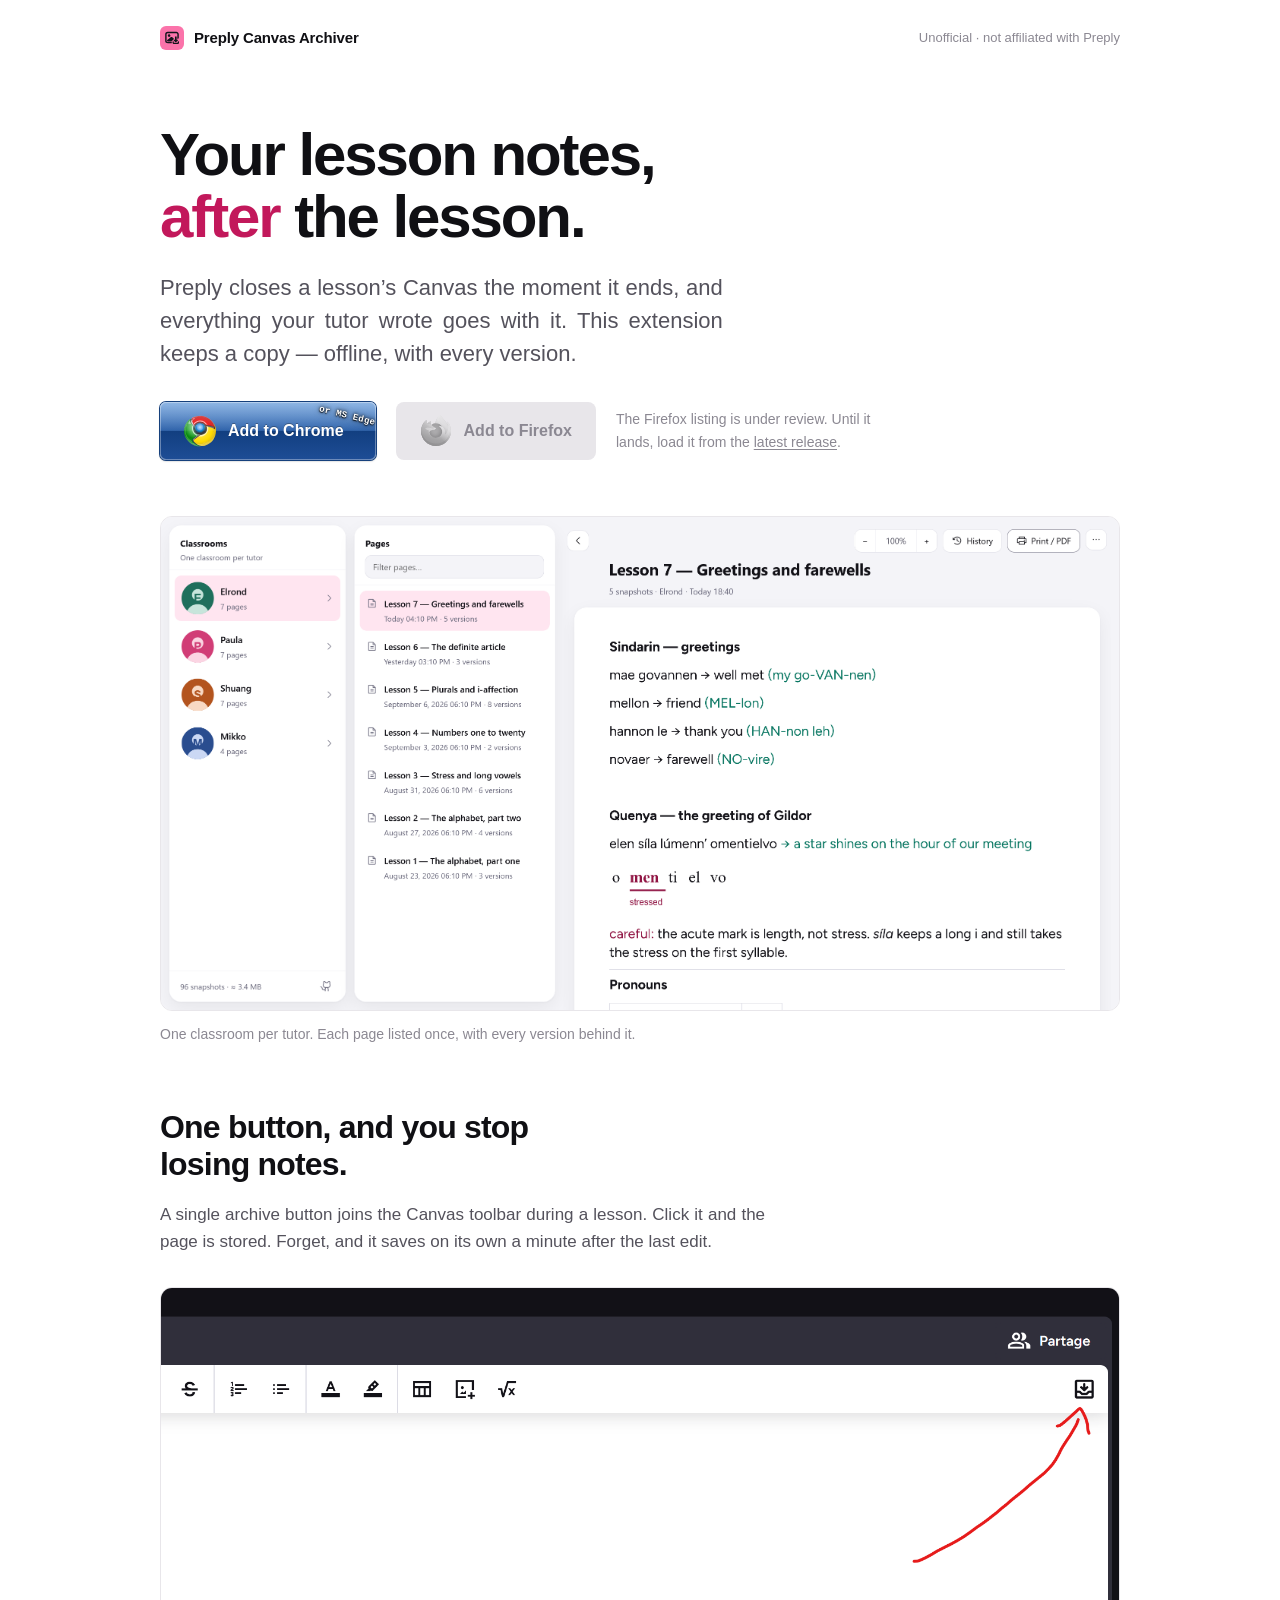
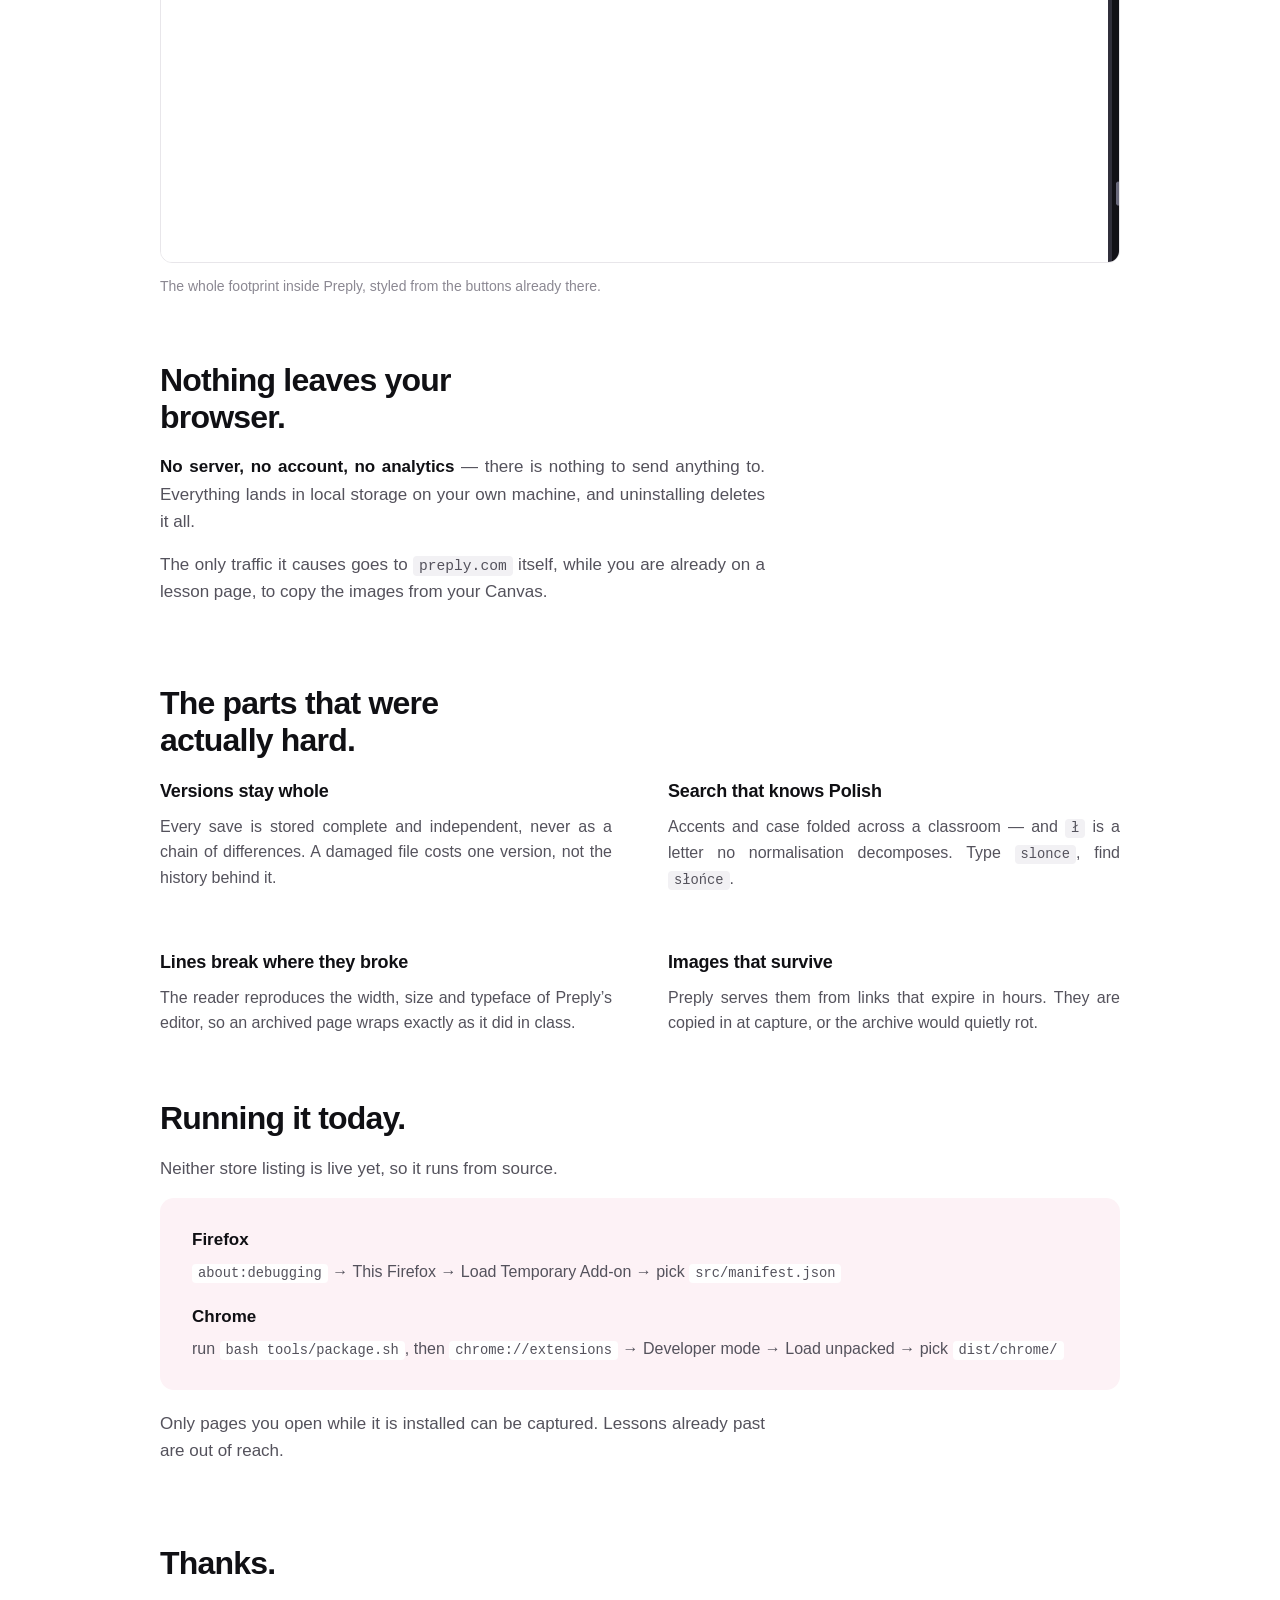
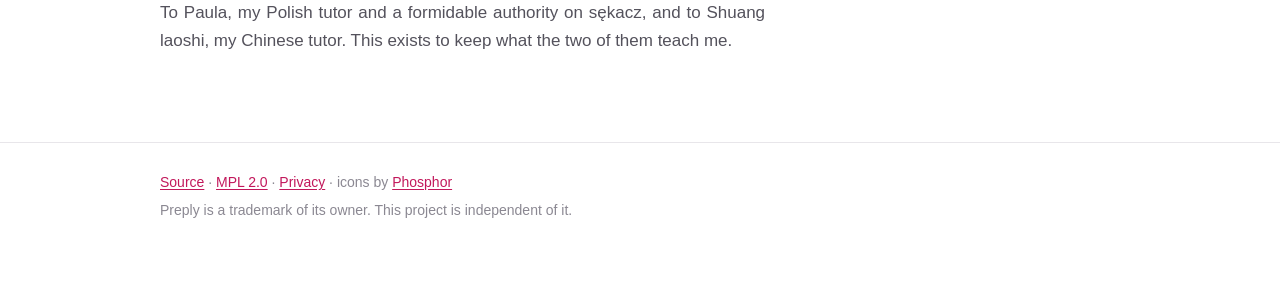
==== commit b206172b: "style(pages): justify the body text and hyphenate it" ====
--- a/docs/index.html
+++ b/docs/index.html
@@ -90,7 +90,7 @@
 
      The geometry is untouched. Both buttons keep the same box; only the finish
      of the one you can actually use has changed. */
-  .actions > a.glossy{position:relative;overflow:hidden;
+  .actions > a.glossy{position:relative;overflow:hidden;padding-right:32px;
     border-radius:6px;
     background:linear-gradient(#5590d6,#255ba6 49%,#123f80 50%,#1e4d96);
     box-shadow:inset 0 0 0 1px rgba(255,255,255,.35),
@@ -115,35 +115,27 @@
     background:linear-gradient(#123f80,#255ba6 50%,#3f7cc0);
     box-shadow:inset 0 2px 3px rgba(0,0,0,.35), 0 0 0 1px #16407c}
   .actions > a.glossy:active::after{opacity:.35}
-  /* Edge has its own listing now, so the Chrome button no longer stands in for
-     it and the "or MS Edge" stamp it carried is gone with the padding that made
-     room for it.
-
-     Each button in this row quotes its vendor's own era, which is why the
-     Chrome one wears 2008 glass. This is Fluent, the Microsoft of now: a 4px
-     radius rather than 8, a ground that is near-white and never white, a
-     near-invisible hairline, and a bottom stroke darker than the other three —
-     that asymmetry is what gives a Windows 11 control its slight lift. A pure
-     black outline read as a generic ghost button; the only thing saying
-     Microsoft was the logo.
-
-     The edges are inset shadows, not borders: a border would add 2px to the box
-     and break the row's alignment, which nothing else in it carries. The label
-     holds 15.5:1 at its worst state.
-
-     Not the Fluent primary button (solid #0078d4, white label), which would be
-     more Microsoft still and would put a second blue beside the glossed one.
-     The row already has its blue. */
-  .actions > a.edge{border-radius:4px;color:#1b1b1b;
-    background:linear-gradient(#fdfdfd,#f3f3f3);
-    box-shadow:inset 0 0 0 1px rgba(0,0,0,.07),
-               inset 0 -1px 0 rgba(0,0,0,.13),
-               0 1px 2px rgba(0,0,0,.06)}
-  .actions > a.edge:hover{background:linear-gradient(#f6f6f6,#ededed)}
-  /* Pressed: the ground flattens and the bottom stroke goes, so the lift the
-     other states have is what disappears. */
-  .actions > a.edge:active{background:#eaeaea;
-    box-shadow:inset 0 0 0 1px rgba(0,0,0,.09)}
+  /* Edge runs this package unchanged — it is Chromium, and Microsoft's own
+     path for it is the Chrome Web Store. So the button already serves two
+     browsers and only named one. The corner says the second.
+
+     White on the glossed blue measures 2.08:1 to 3.25:1 depending where the
+     corner falls on the gradient — under the bar for text this size. The
+     legibility is carried by the dark halo under the glyphs, against which
+     white holds 21:1. Nothing is lost if the corner still reads poorly: the
+     words are in the link's accessible name either way.
+
+     14 degrees, and the line runs off the right edge rather than crossing the
+     corner: enough tilt to read as a stamp, not so much that a 9px monospace
+     starts to stair-step. Values measured on the rendered page. The clipping
+     is the parent's overflow:hidden, which the gloss already relies on. */
+  .actions > a.glossy .also{position:absolute;z-index:1;
+    top:7px;right:-26px;width:110px;transform:rotate(14deg);
+    text-align:center;padding:1px 0;color:#fff;
+    font:700 9px/1.5 ui-monospace,SFMono-Regular,Menlo,Consolas,monospace;
+    letter-spacing:.04em;
+    text-shadow:0 0 3px rgba(0,0,0,.9), 0 1px 1px rgba(0,0,0,.8),
+                0 0 6px rgba(0,0,0,.55)}
   /* The logos are decoration: the label already says which browser, and an alt
      text would have a screen reader announce it twice. */
   .actions img{display:block;flex:0 0 auto;width:32px;height:32px}
@@ -220,14 +212,10 @@
       <a class="glossy" href="https://chromewebstore.google.com/detail/preply-canvas-archiver/clhcjjambcaodbnaenpimnbedlhohmdj">
         <img src="icons/chrome.svg" width="32" height="32" alt="" aria-hidden="true">
         Add to Chrome
-      </a>
-      <a class="edge" href="https://microsoftedge.microsoft.com/addons/detail/ocbalfmganjedonhaekgbpkiljhiongf">
-        <!-- Edge Add-ons resolves a detail page from the CRX id alone, with no
-             slug segment, so this URL was known before the listing existed.
-             The id is the one from Partner Center, not the Chrome Web Store's:
-             each store derives its own from its own key. -->
-        <img src="icons/edge.svg" width="32" height="32" alt="" aria-hidden="true">
-        Add to MS Edge
+        <!-- Last in the DOM on purpose: the accessible name becomes "Add to
+             Chrome or MS Edge", which is exactly what the link does. Reading
+             it out is the point, so it is not hidden from assistive tech. -->
+        <span class="also">or MS Edge</span>
       </a>
       <!-- A span, not a link: it looks unavailable because it is. A disabled
            button that still goes somewhere is the one combination that lies to
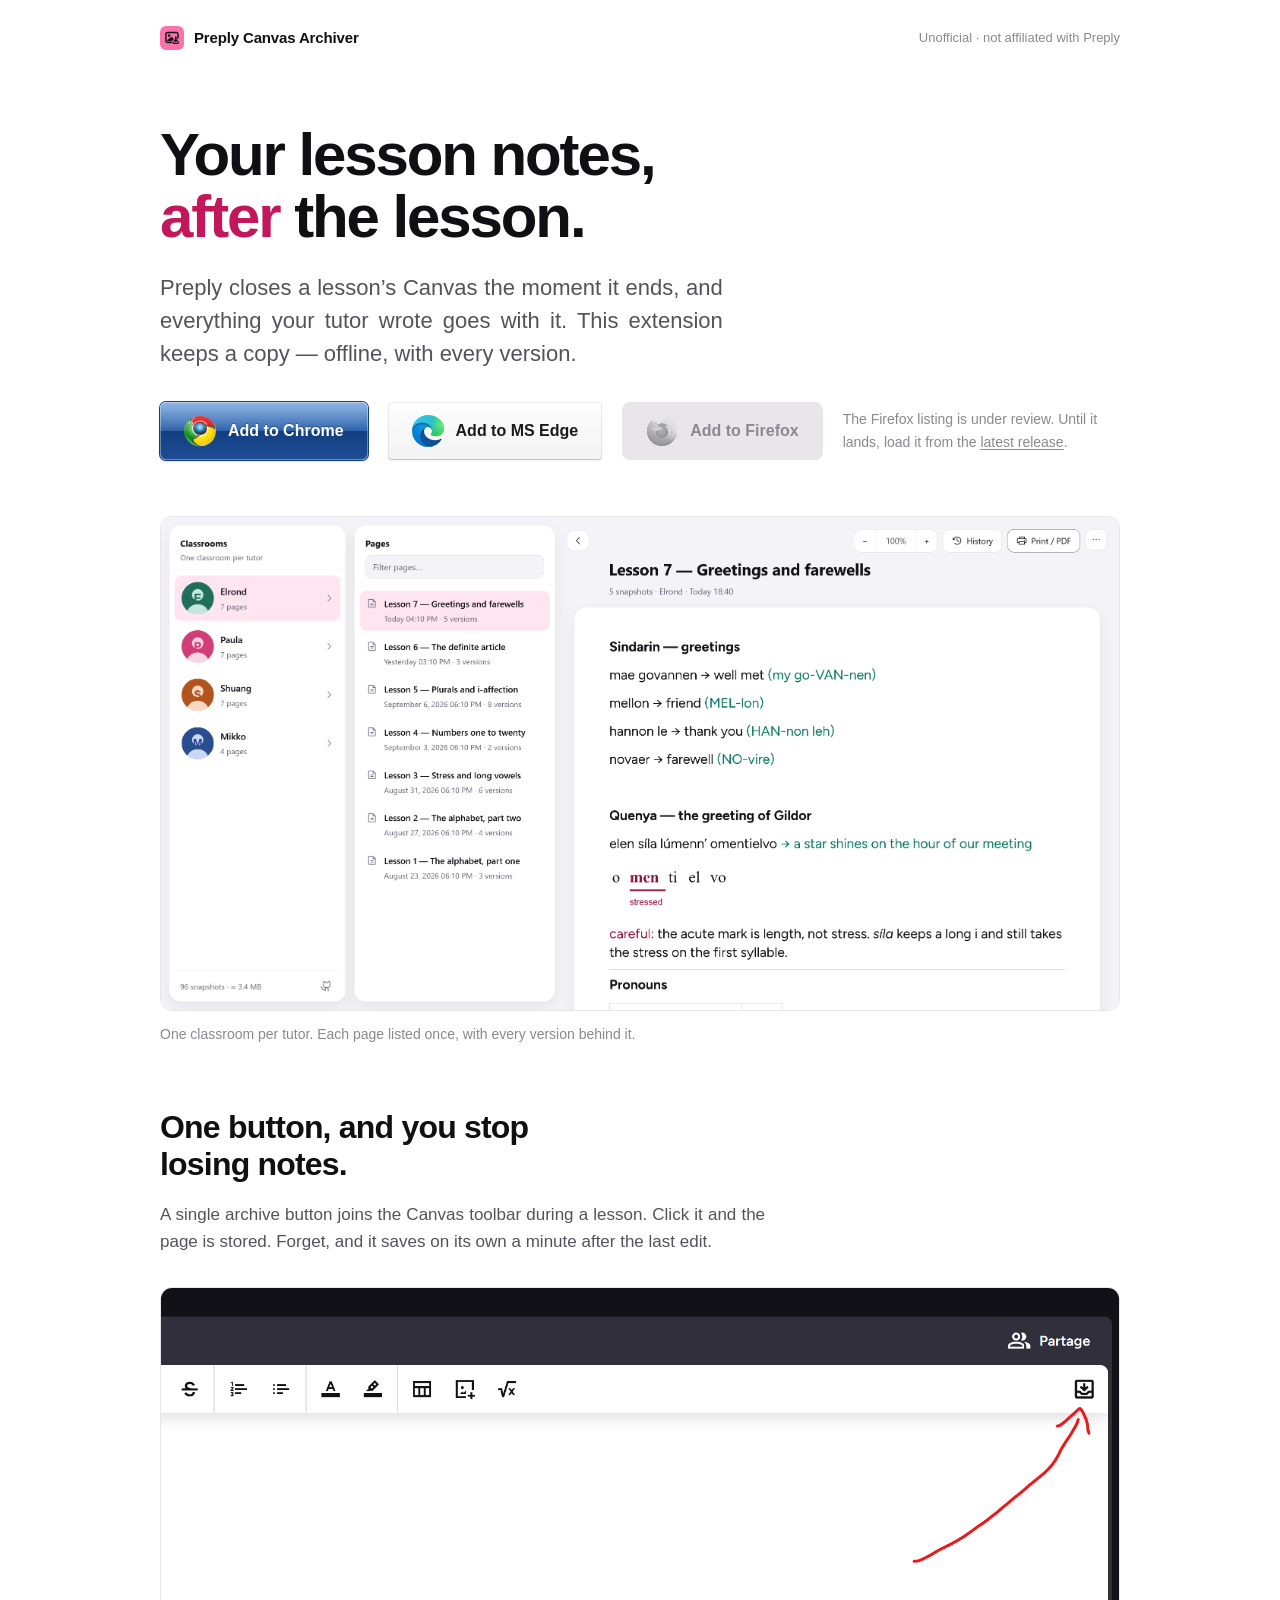
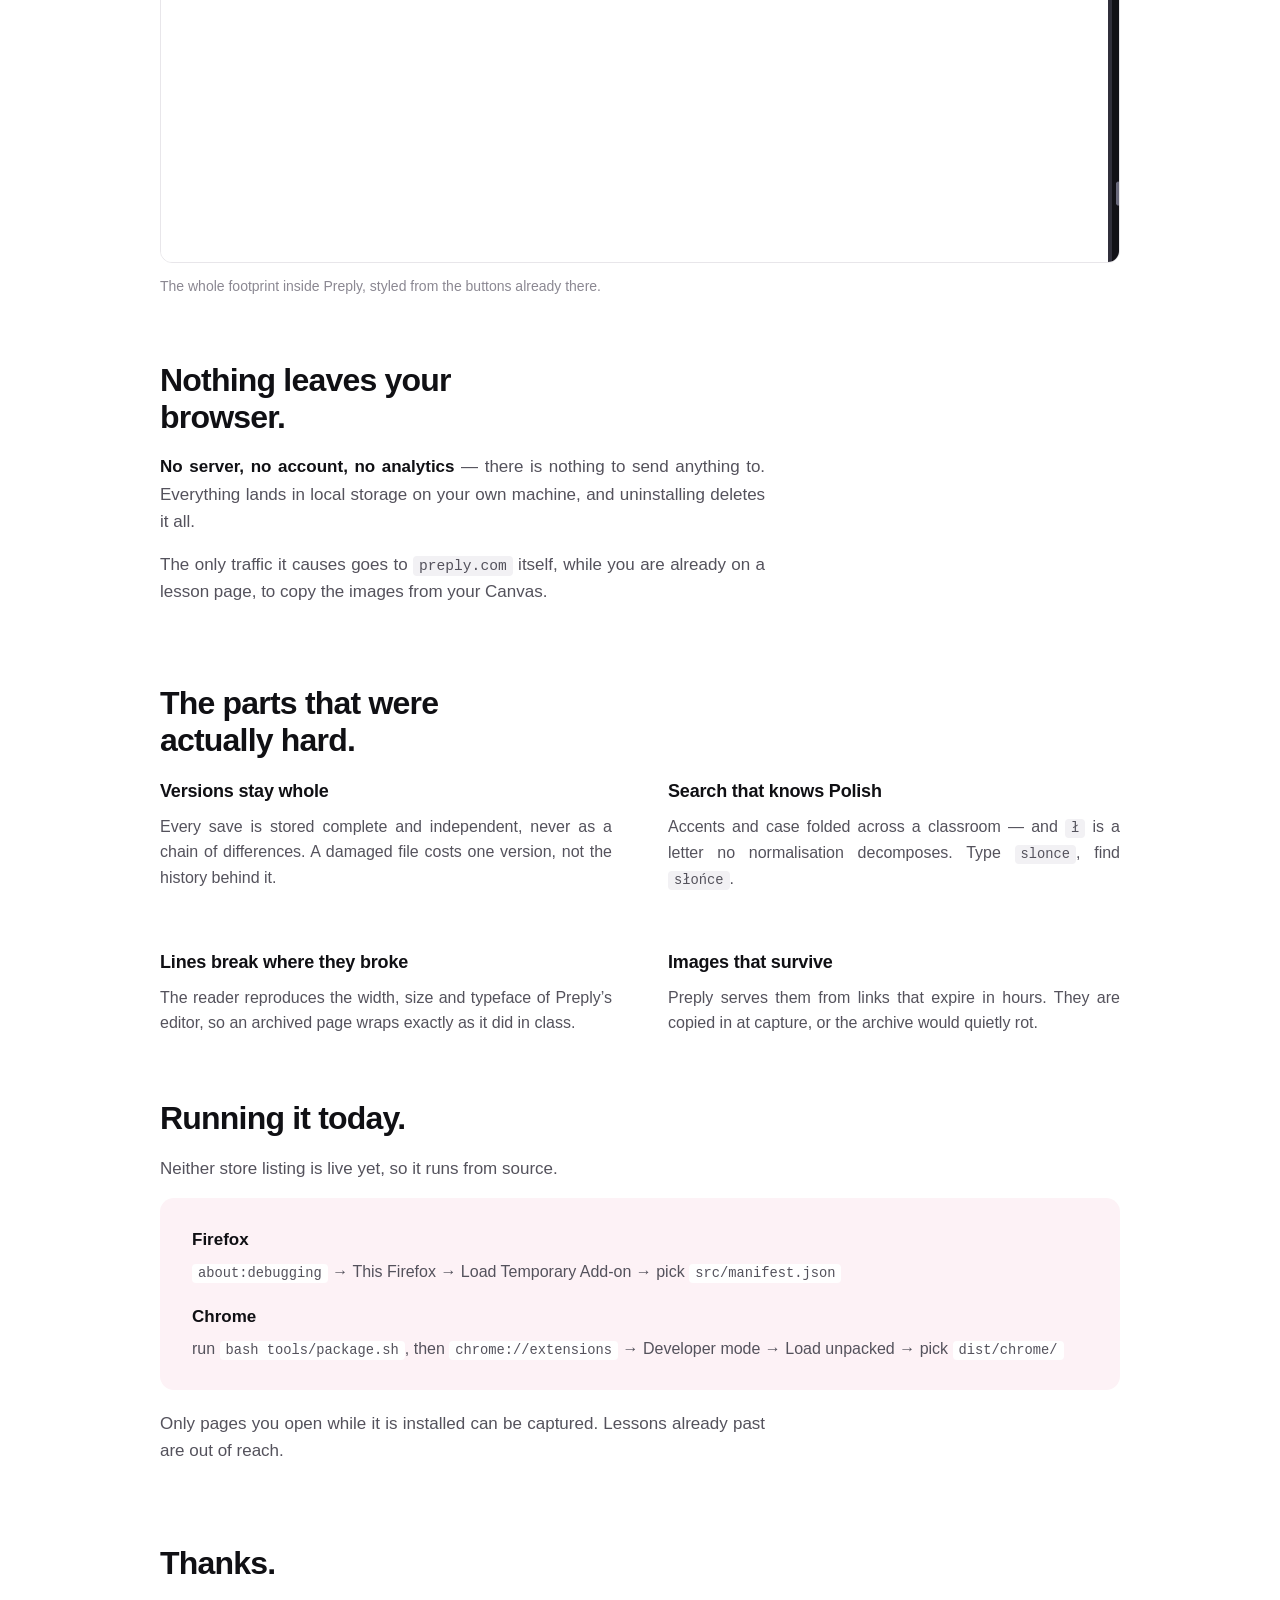
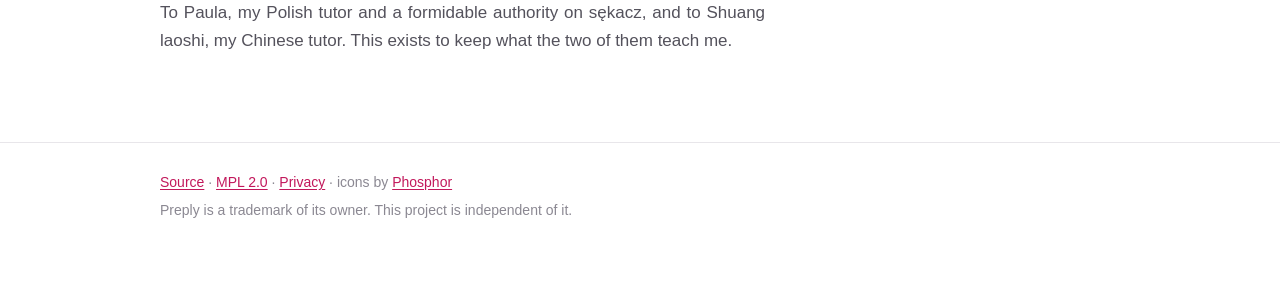
==== commit f1305bde: "docs(pages): use the canonical Edge Add-ons URL" ====
--- a/docs/index.html
+++ b/docs/index.html
@@ -90,7 +90,7 @@
 
      The geometry is untouched. Both buttons keep the same box; only the finish
      of the one you can actually use has changed. */
-  .actions > a.glossy{position:relative;overflow:hidden;padding-right:32px;
+  .actions > a.glossy{position:relative;overflow:hidden;
     border-radius:6px;
     background:linear-gradient(#5590d6,#255ba6 49%,#123f80 50%,#1e4d96);
     box-shadow:inset 0 0 0 1px rgba(255,255,255,.35),
@@ -115,27 +115,35 @@
     background:linear-gradient(#123f80,#255ba6 50%,#3f7cc0);
     box-shadow:inset 0 2px 3px rgba(0,0,0,.35), 0 0 0 1px #16407c}
   .actions > a.glossy:active::after{opacity:.35}
-  /* Edge runs this package unchanged — it is Chromium, and Microsoft's own
-     path for it is the Chrome Web Store. So the button already serves two
-     browsers and only named one. The corner says the second.
-
-     White on the glossed blue measures 2.08:1 to 3.25:1 depending where the
-     corner falls on the gradient — under the bar for text this size. The
-     legibility is carried by the dark halo under the glyphs, against which
-     white holds 21:1. Nothing is lost if the corner still reads poorly: the
-     words are in the link's accessible name either way.
-
-     14 degrees, and the line runs off the right edge rather than crossing the
-     corner: enough tilt to read as a stamp, not so much that a 9px monospace
-     starts to stair-step. Values measured on the rendered page. The clipping
-     is the parent's overflow:hidden, which the gloss already relies on. */
-  .actions > a.glossy .also{position:absolute;z-index:1;
-    top:7px;right:-26px;width:110px;transform:rotate(14deg);
-    text-align:center;padding:1px 0;color:#fff;
-    font:700 9px/1.5 ui-monospace,SFMono-Regular,Menlo,Consolas,monospace;
-    letter-spacing:.04em;
-    text-shadow:0 0 3px rgba(0,0,0,.9), 0 1px 1px rgba(0,0,0,.8),
-                0 0 6px rgba(0,0,0,.55)}
+  /* Edge has its own listing now, so the Chrome button no longer stands in for
+     it and the "or MS Edge" stamp it carried is gone with the padding that made
+     room for it.
+
+     Each button in this row quotes its vendor's own era, which is why the
+     Chrome one wears 2008 glass. This is Fluent, the Microsoft of now: a 4px
+     radius rather than 8, a ground that is near-white and never white, a
+     near-invisible hairline, and a bottom stroke darker than the other three —
+     that asymmetry is what gives a Windows 11 control its slight lift. A pure
+     black outline read as a generic ghost button; the only thing saying
+     Microsoft was the logo.
+
+     The edges are inset shadows, not borders: a border would add 2px to the box
+     and break the row's alignment, which nothing else in it carries. The label
+     holds 15.5:1 at its worst state.
+
+     Not the Fluent primary button (solid #0078d4, white label), which would be
+     more Microsoft still and would put a second blue beside the glossed one.
+     The row already has its blue. */
+  .actions > a.edge{border-radius:4px;color:#1b1b1b;
+    background:linear-gradient(#fdfdfd,#f3f3f3);
+    box-shadow:inset 0 0 0 1px rgba(0,0,0,.07),
+               inset 0 -1px 0 rgba(0,0,0,.13),
+               0 1px 2px rgba(0,0,0,.06)}
+  .actions > a.edge:hover{background:linear-gradient(#f6f6f6,#ededed)}
+  /* Pressed: the ground flattens and the bottom stroke goes, so the lift the
+     other states have is what disappears. */
+  .actions > a.edge:active{background:#eaeaea;
+    box-shadow:inset 0 0 0 1px rgba(0,0,0,.09)}
   /* The logos are decoration: the label already says which browser, and an alt
      text would have a screen reader announce it twice. */
   .actions img{display:block;flex:0 0 auto;width:32px;height:32px}
@@ -212,10 +220,14 @@
       <a class="glossy" href="https://chromewebstore.google.com/detail/preply-canvas-archiver/clhcjjambcaodbnaenpimnbedlhohmdj">
         <img src="icons/chrome.svg" width="32" height="32" alt="" aria-hidden="true">
         Add to Chrome
-        <!-- Last in the DOM on purpose: the accessible name becomes "Add to
-             Chrome or MS Edge", which is exactly what the link does. Reading
-             it out is the point, so it is not hidden from assistive tech. -->
-        <span class="also">or MS Edge</span>
+      </a>
+      <a class="edge" href="https://microsoftedge.microsoft.com/addons/detail/preply-canvas-archiver/ocbalfmganjedonhaekgbpkiljhiongf">
+        <!-- The slug is Microsoft's, derived from the listing; the id is the
+             one Partner Center shows, not the Chrome Web Store's, since each
+             store derives its own from its own key. The id alone also resolves,
+             which is how this link existed before the listing did. -->
+        <img src="icons/edge.svg" width="32" height="32" alt="" aria-hidden="true">
+        Add to MS Edge
       </a>
       <!-- A span, not a link: it looks unavailable because it is. A disabled
            button that still goes somewhere is the one combination that lies to
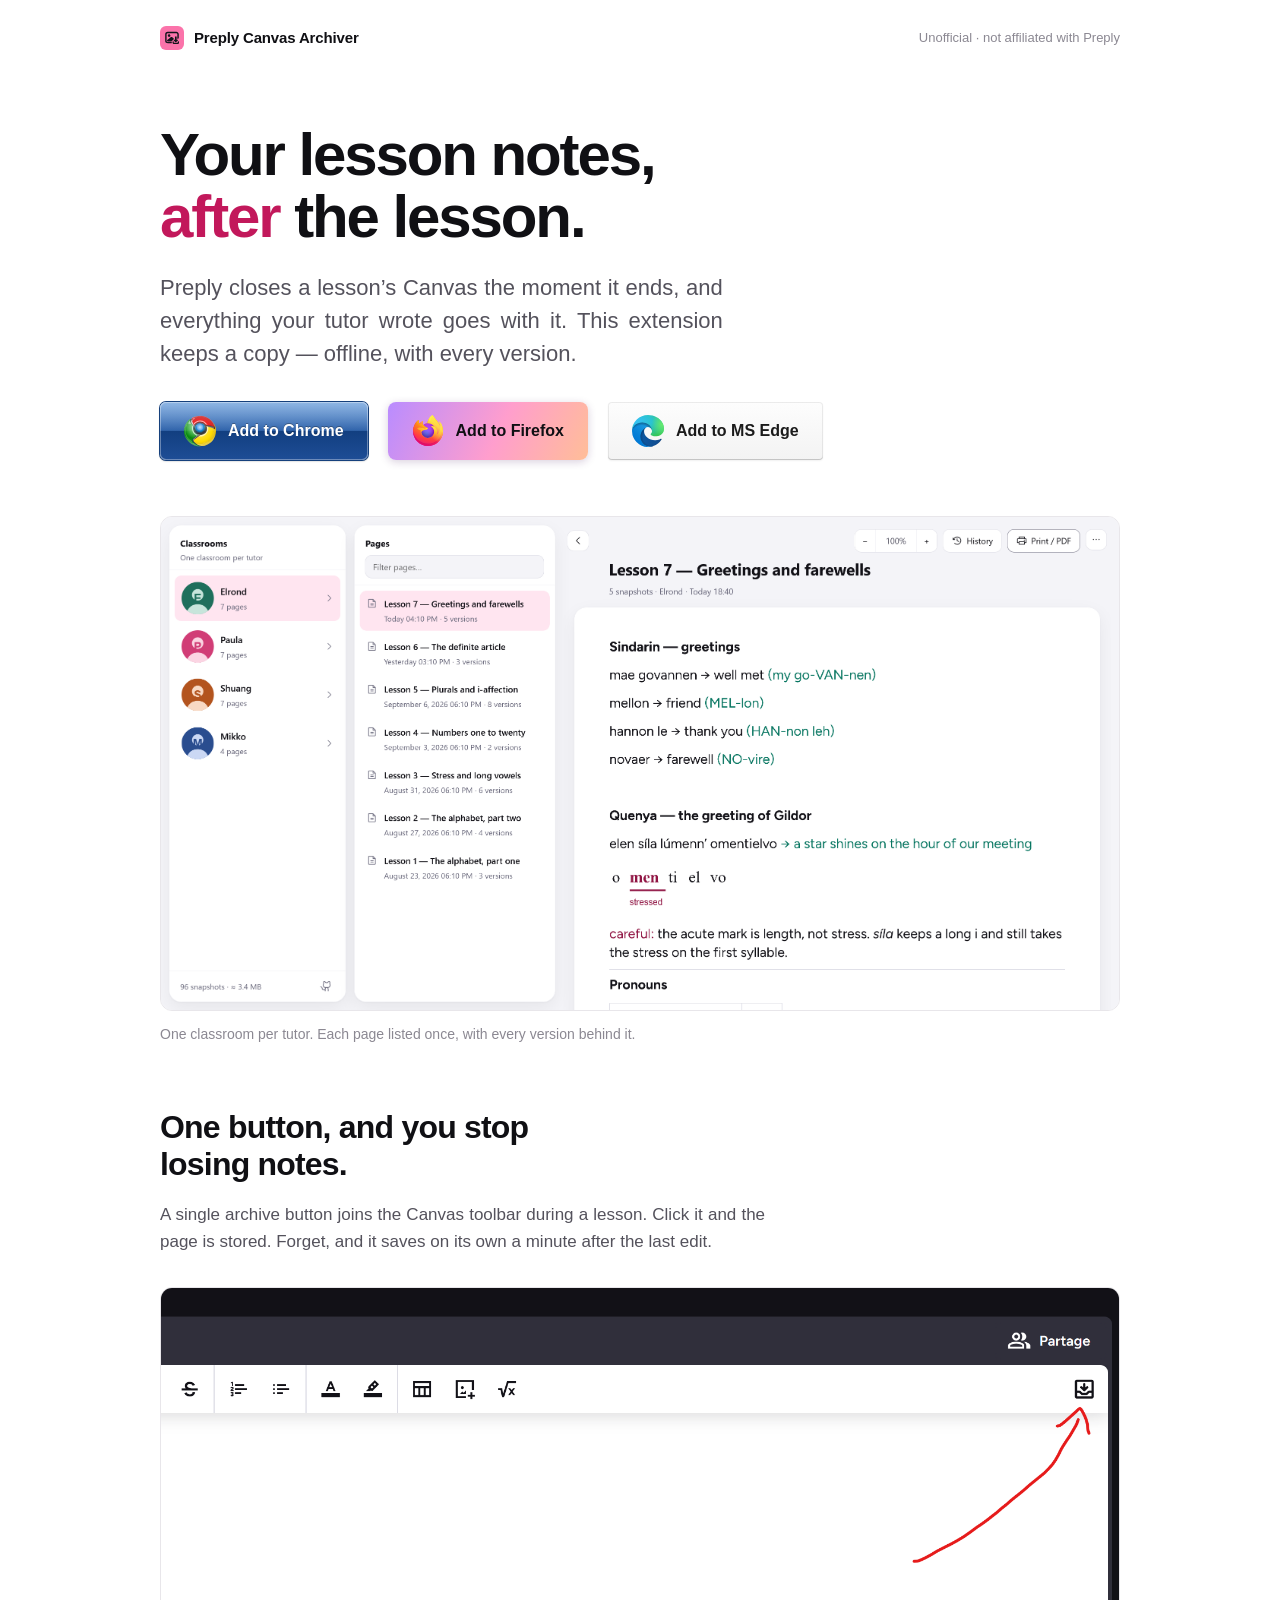
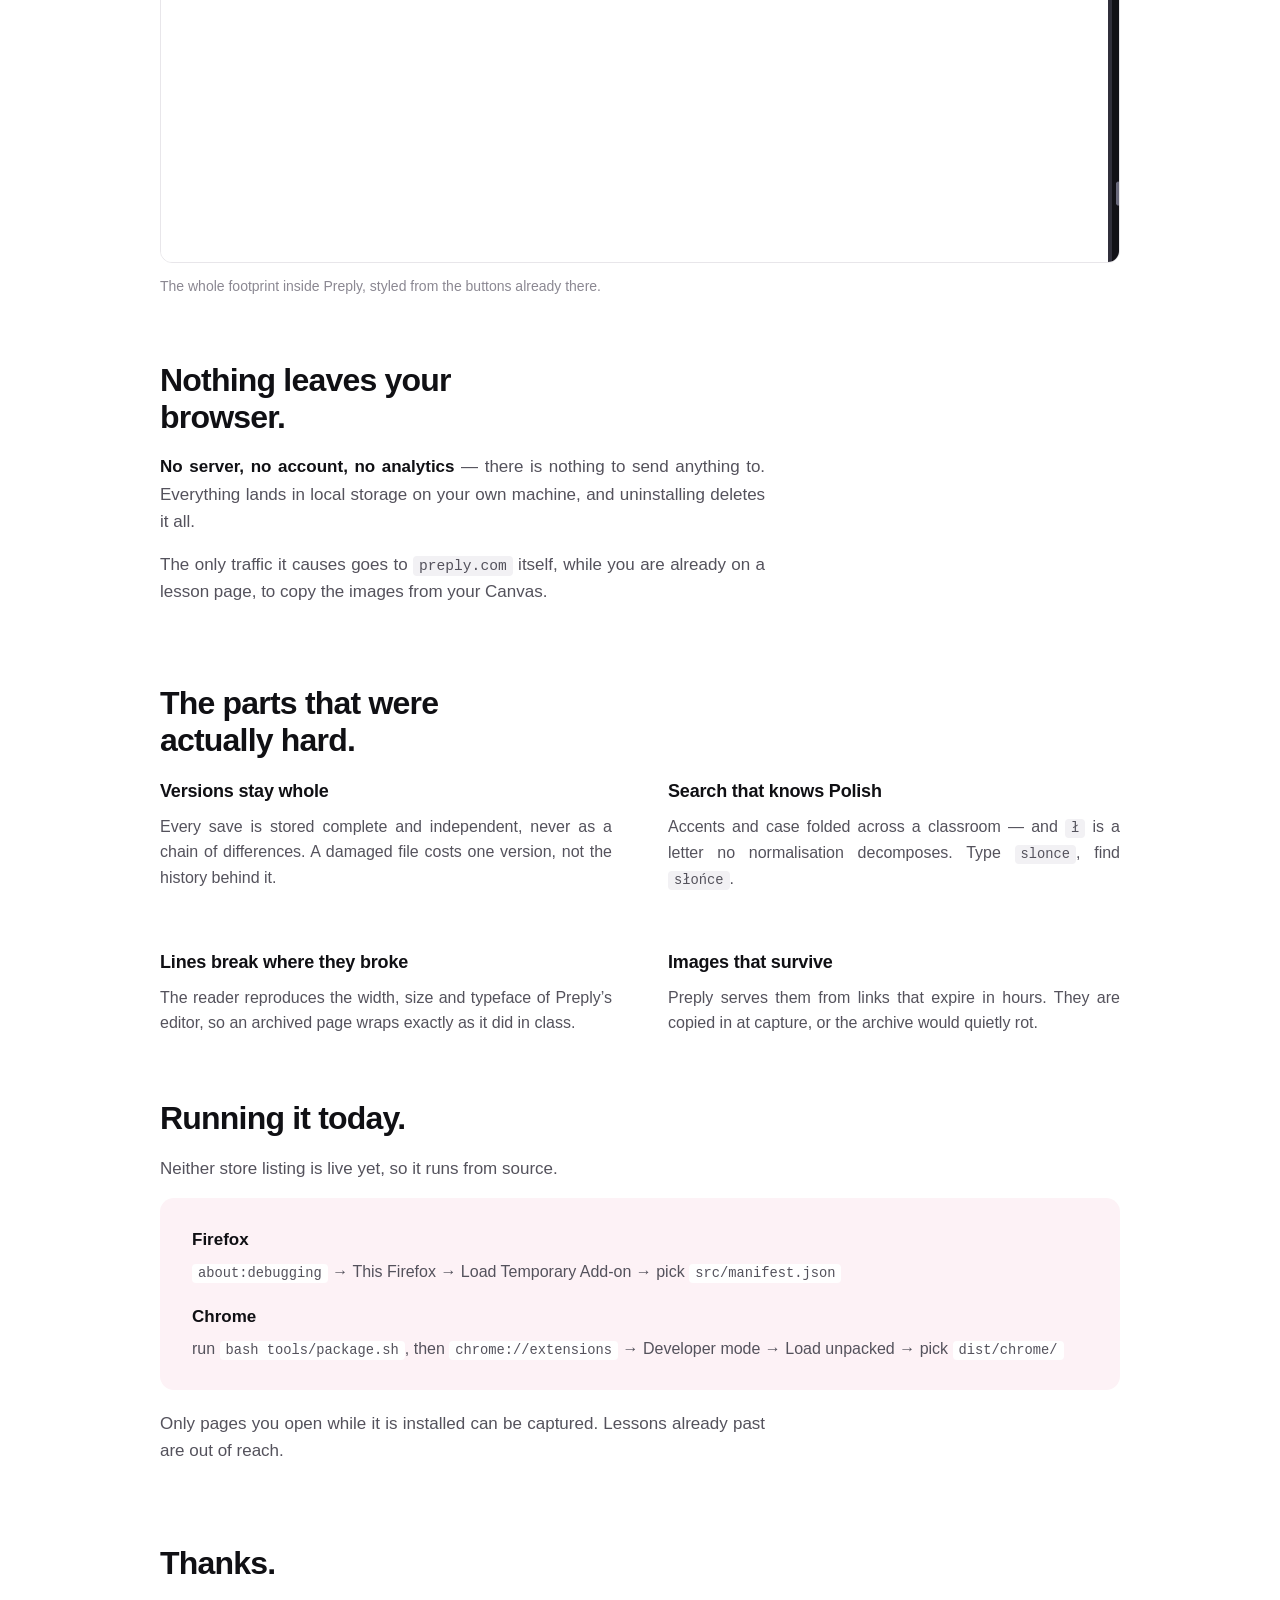
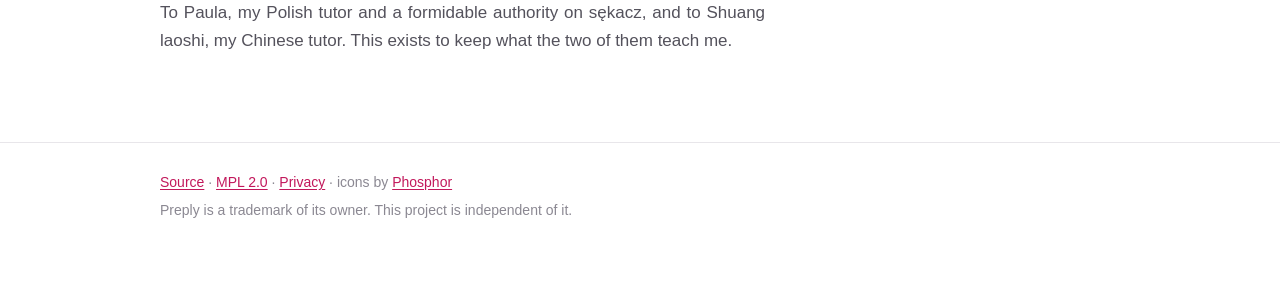
==== commit 43ec089e: "style(pages): order the install buttons Chrome, Firefox, Edge" ====
--- a/docs/index.html
+++ b/docs/index.html
@@ -45,6 +45,7 @@
   :root{
     --bg:#fff; --ink:#101014; --ink-2:#54525c; --ink-3:#8b8892;
     --rule:#e8e6ea; --accent:#c2185b; --tint:#fdf2f6;
+    --ease-out:cubic-bezier(.22,.61,.36,1);
     --w:64rem;
   }
   *{box-sizing:border-box}
@@ -76,8 +77,8 @@
   .actions{display:flex;gap:20px;align-items:center;flex-wrap:wrap;margin:32px 0 0}
   /* inline-flex, not inline-block: the logo and the label have to sit on the
      same centre line, which a baseline alignment does not give. Both routes
-     share the shape — the difference between them is availability, not rank. */
-  .actions > a,.actions .off{display:inline-flex;align-items:center;gap:12px;
+     share the shape; only the finish separates them. */
+  .actions > a{display:inline-flex;align-items:center;gap:12px;
     background:var(--ink);color:#fff;
     padding:13px 24px;border-radius:8px;text-decoration:none;font-weight:600;font-size:16px}
   .actions > a:hover{background:var(--accent)}
@@ -147,19 +148,47 @@
   /* The logos are decoration: the label already says which browser, and an alt
      text would have a screen reader announce it twice. */
   .actions img{display:block;flex:0 0 auto;width:32px;height:32px}
-  /* Unavailable, and saying so in three ways at once rather than colour alone:
-     drained logo, drained ground, and no hover to promise anything. It is a
-     span, so there is nothing to click and nothing in the tab order either.
-     The way in meanwhile lives in the note beside it.
-
-     It briefly wore an Alpenglow finish as a working link; that is gone from
-     the file, and comes back when the listing is approved. */
-  .actions .off{background:var(--rule);color:var(--ink-3)}
-  .actions .off img{filter:grayscale(1);opacity:.5}
-  .actions small{font-size:14px;color:var(--ink-3);max-width:34ch}
-  /* The child combinator above keeps this one out of the button styling: it is
-     a sentence with a link in it, not a third route. */
-  .actions small a{color:inherit}
+  /* The Firefox button, in Alpenglow's dawn: violet into rose into peach,
+     pulled back from the theme's real colours (#9059ff / #ff4aa2 / #ffbd4f).
+     Those put the label at 4.57:1 — passing AA by 0.07, one font-smoothing
+     change away from failing. These stops hold 7.46:1 at rest and 5.77:1 on
+     hover. Same reason the label is --ink and not --ink-2: on a ground this
+     saturated the muted grey drops to 3.02:1.
+
+     No border and no inner edge, unlike the Chrome chip beside it. That one is
+     a period reproduction and needs its bevel; this is a gradient that ends
+     where it ends, lifted by a violet-tinted drop shadow alone.
+
+     The gradient is a palindrome on an oversized canvas, so whatever window
+     the button shows always holds the whole dawn and can slide either way
+     without running out of colour. Hover slides it corner to corner. That
+     slide is also why there is no second, deeper palette on hover:
+     background-position animates, background-image does not, and a hover that
+     cross-faded one gradient into another could not move at the same time. */
+  .actions > a.alpenglow{color:var(--ink);overflow:hidden;
+    background:linear-gradient(115deg,#b98cff,#ff9ecd 25%,#ffc58c 50%,#ff9ecd 75%,#b98cff);
+    background-size:220% 220%;background-position:0% 0%;
+    box-shadow:0 2px 8px rgba(64,20,90,.2);
+    transition:background-position .6s var(--ease-out), box-shadow .3s var(--ease-out)}
+  /* Parallax: the face moves, the box does not. The logo and the label scale
+     as one piece, gap included — scaled separately they read as two things
+     drifting apart rather than one thing coming closer. At 6% the content
+     grows about 5px each side, which the 24px padding absorbs, so nothing
+     reaches the clip. */
+  .actions > a.alpenglow .face{display:inline-flex;align-items:center;gap:12px;
+    transition:transform .3s var(--ease-out)}
+  .actions > a.alpenglow:hover{background-position:100% 100%;
+    box-shadow:0 5px 14px rgba(64,20,90,.26)}
+  .actions > a.alpenglow:hover .face{transform:scale(1.06)}
+  .actions > a.alpenglow:active{box-shadow:0 1px 3px rgba(64,20,90,.22)}
+  .actions > a.alpenglow:active .face{transform:scale(1.02)}
+  /* The page's only animation. Asked to sit still it sits still — the colours,
+     the shadow and the layout are identical, only the motion goes. */
+  @media (prefers-reduced-motion: reduce){
+    .actions > a.alpenglow,.actions > a.alpenglow .face{transition:none}
+    .actions > a.alpenglow:hover .face,
+    .actions > a.alpenglow:active .face{transform:none}
+  }
 
   .shot{margin:56px 0 0;border:1px solid var(--rule);border-radius:12px;
     overflow:hidden;background:var(--bg)}
@@ -221,6 +250,19 @@
         <img src="icons/chrome.svg" width="32" height="32" alt="" aria-hidden="true">
         Add to Chrome
       </a>
+      <a class="alpenglow" href="https://addons.mozilla.org/firefox/addon/preply-canvas-archiver/">
+        <!-- No locale in the path: AMO sends the visitor to their own language,
+             and this extension ships six of them. The other two links carry no
+             locale either.
+
+             The logo and the label have to scale as one piece, gap included,
+             or the hover reads as two things drifting apart rather than one
+             thing coming closer. That takes an element to hold them. -->
+        <span class="face">
+          <img src="icons/firefox.svg" width="32" height="32" alt="" aria-hidden="true">
+          Add to Firefox
+        </span>
+      </a>
       <a class="edge" href="https://microsoftedge.microsoft.com/addons/detail/preply-canvas-archiver/ocbalfmganjedonhaekgbpkiljhiongf">
         <!-- The slug is Microsoft's, derived from the listing; the id is the
              one Partner Center shows, not the Chrome Web Store's, since each
@@ -229,15 +271,6 @@
         <img src="icons/edge.svg" width="32" height="32" alt="" aria-hidden="true">
         Add to MS Edge
       </a>
-      <!-- A span, not a link: it looks unavailable because it is. A disabled
-           button that still goes somewhere is the one combination that lies to
-           both kinds of reader, so the way in meanwhile lives in the note. -->
-      <span class="off">
-        <img src="icons/firefox.svg" width="32" height="32" alt="" aria-hidden="true">
-        Add to Firefox
-      </span>
-      <small>The Firefox listing is under review. Until it lands, load it from the
-        <a href="https://github.com/Mars073/Preply-canvas-archiver/releases/latest">latest release</a>.</small>
     </div>
 
     <div class="shot">
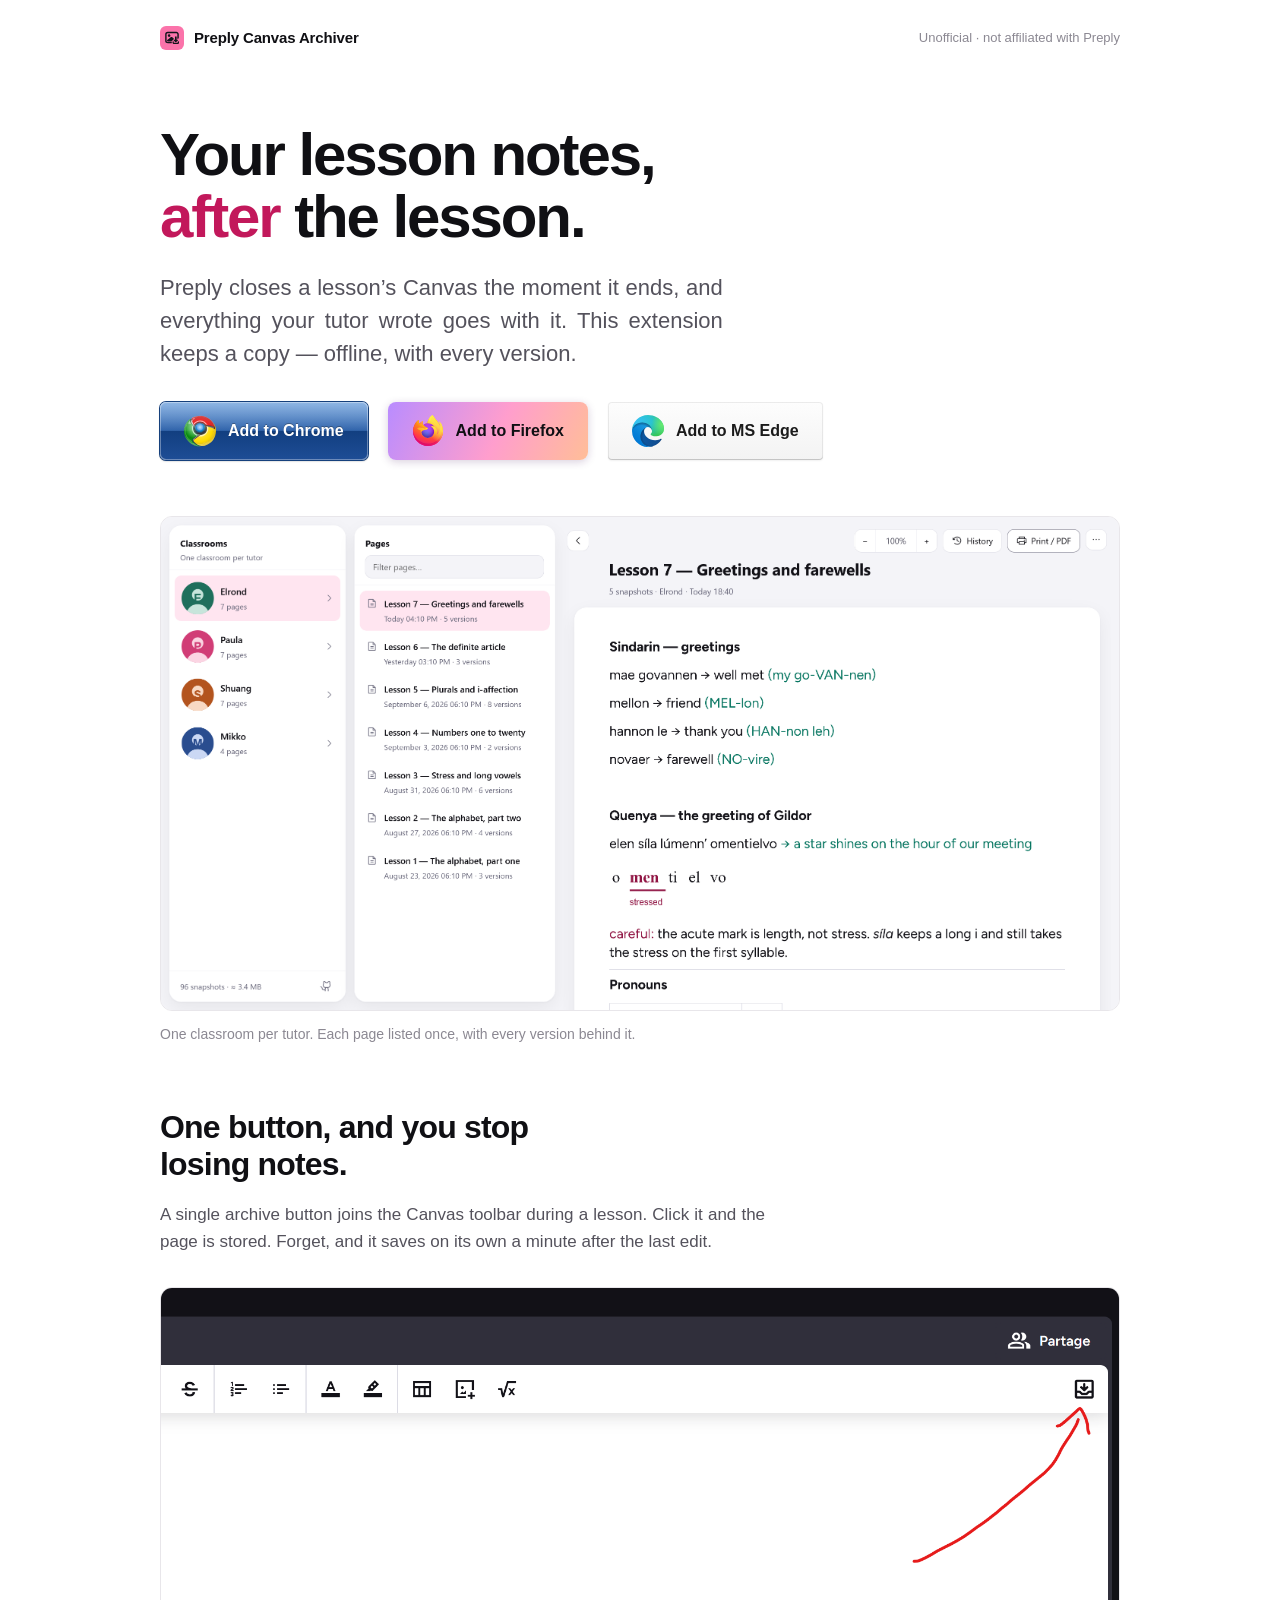
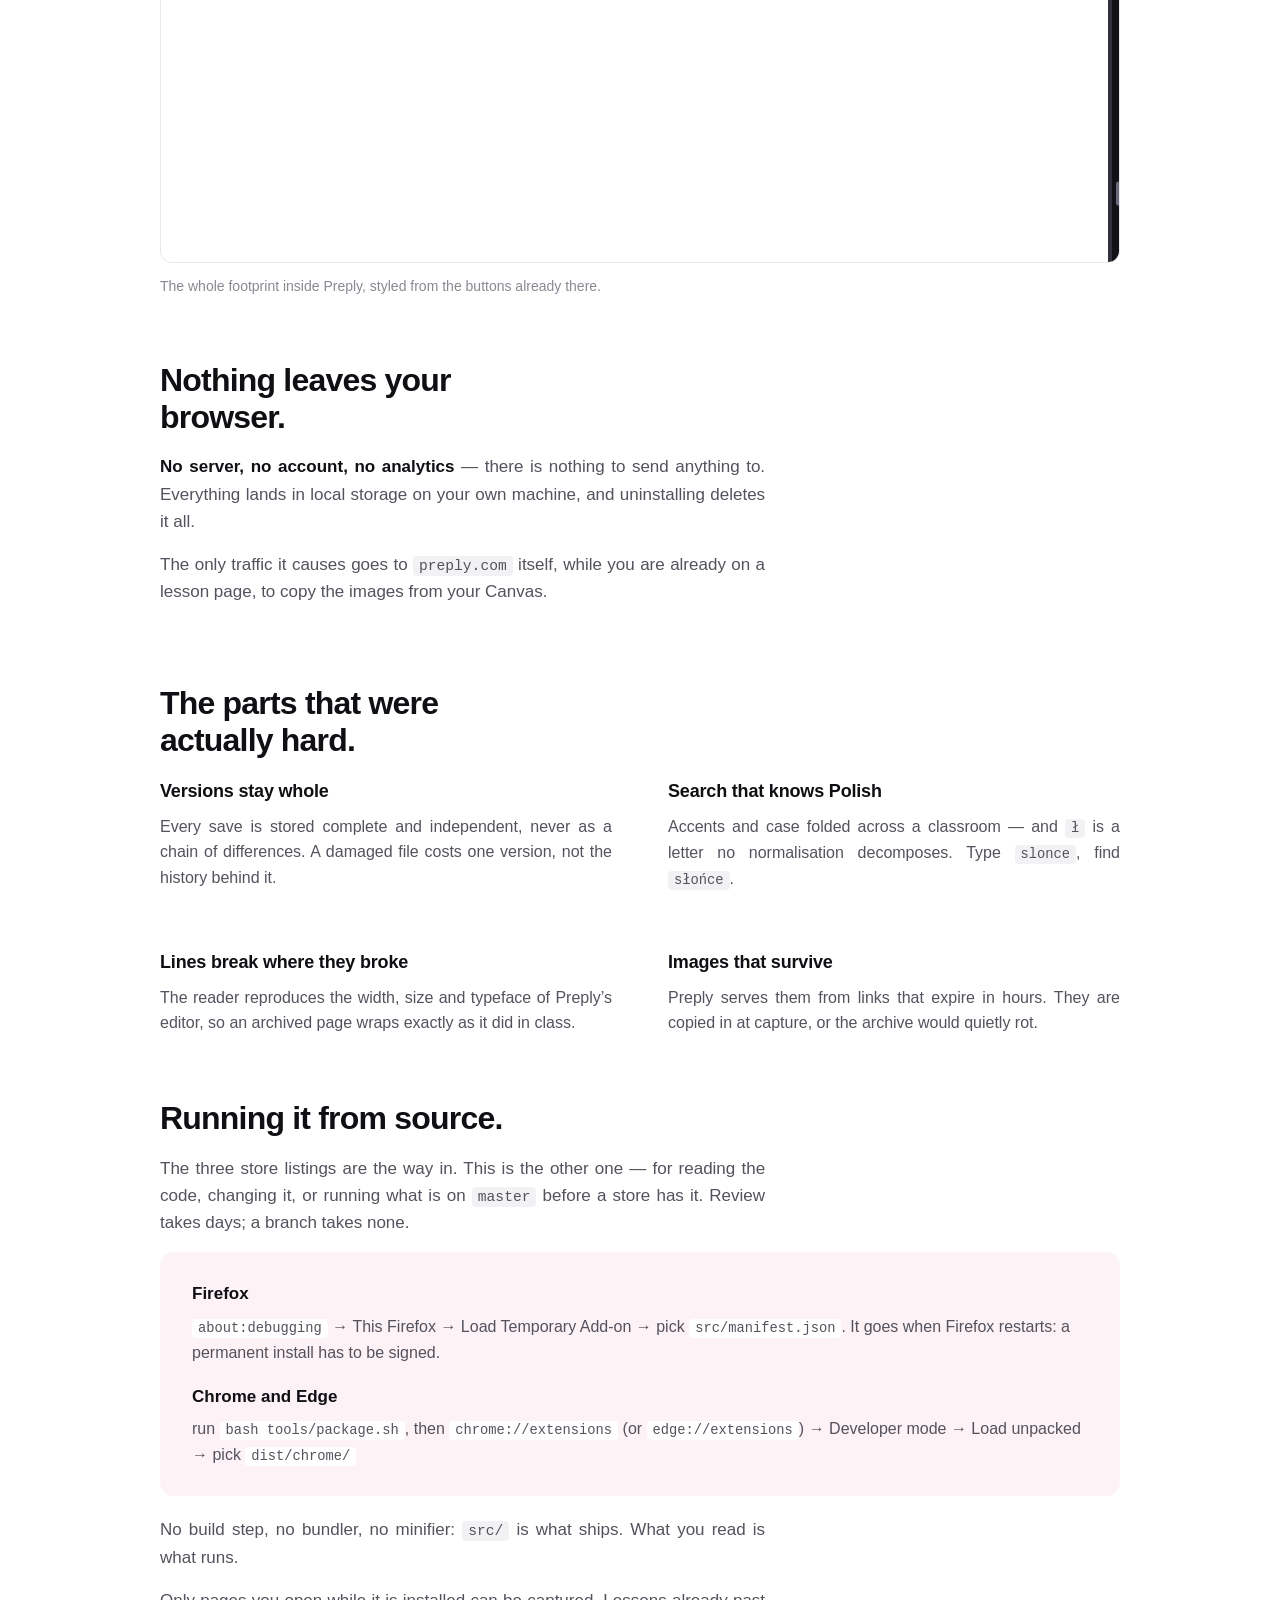
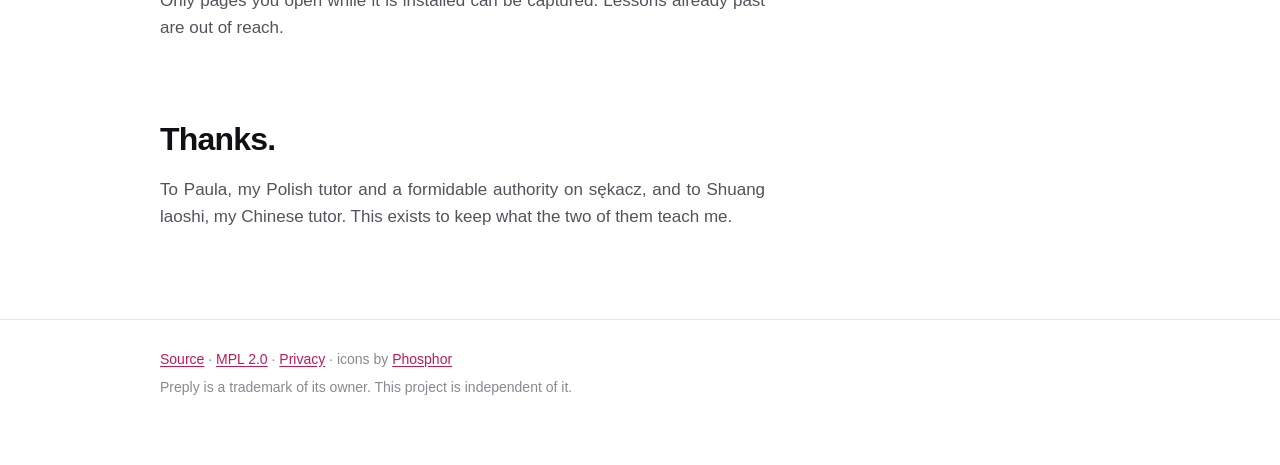
==== commit 38bc2568: "docs: bring the three-store reality into the documentation" ====
--- a/docs/index.html
+++ b/docs/index.html
@@ -335,18 +335,27 @@
     </section>
 
     <section>
-      <h2>Running it today.</h2>
-      <p>Neither store listing is live yet, so it runs from source.</p>
+      <h2>Running it from source.</h2>
+      <p>
+        The three store listings are the way in. This is the other one — for
+        reading the code, changing it, or running what is on <code>master</code>
+        before a store has it. Review takes days; a branch takes none.
+      </p>
       <dl class="steps">
         <dt>Firefox</dt>
         <dd><code>about:debugging</code> → This Firefox → Load Temporary Add-on →
-            pick <code>src/manifest.json</code></dd>
-        <dt>Chrome</dt>
+            pick <code>src/manifest.json</code>. It goes when Firefox restarts:
+            a permanent install has to be signed.</dd>
+        <dt>Chrome and Edge</dt>
         <dd>run <code>bash tools/package.sh</code>, then
-            <code>chrome://extensions</code> → Developer mode → Load unpacked →
-            pick <code>dist/chrome/</code></dd>
+            <code>chrome://extensions</code> (or <code>edge://extensions</code>)
+            → Developer mode → Load unpacked → pick <code>dist/chrome/</code></dd>
       </dl>
       <p style="margin-top:20px">
+        No build step, no bundler, no minifier: <code>src/</code> is what ships.
+        What you read is what runs.
+      </p>
+      <p>
         Only pages you open while it is installed can be captured. Lessons
         already past are out of reach.
       </p>
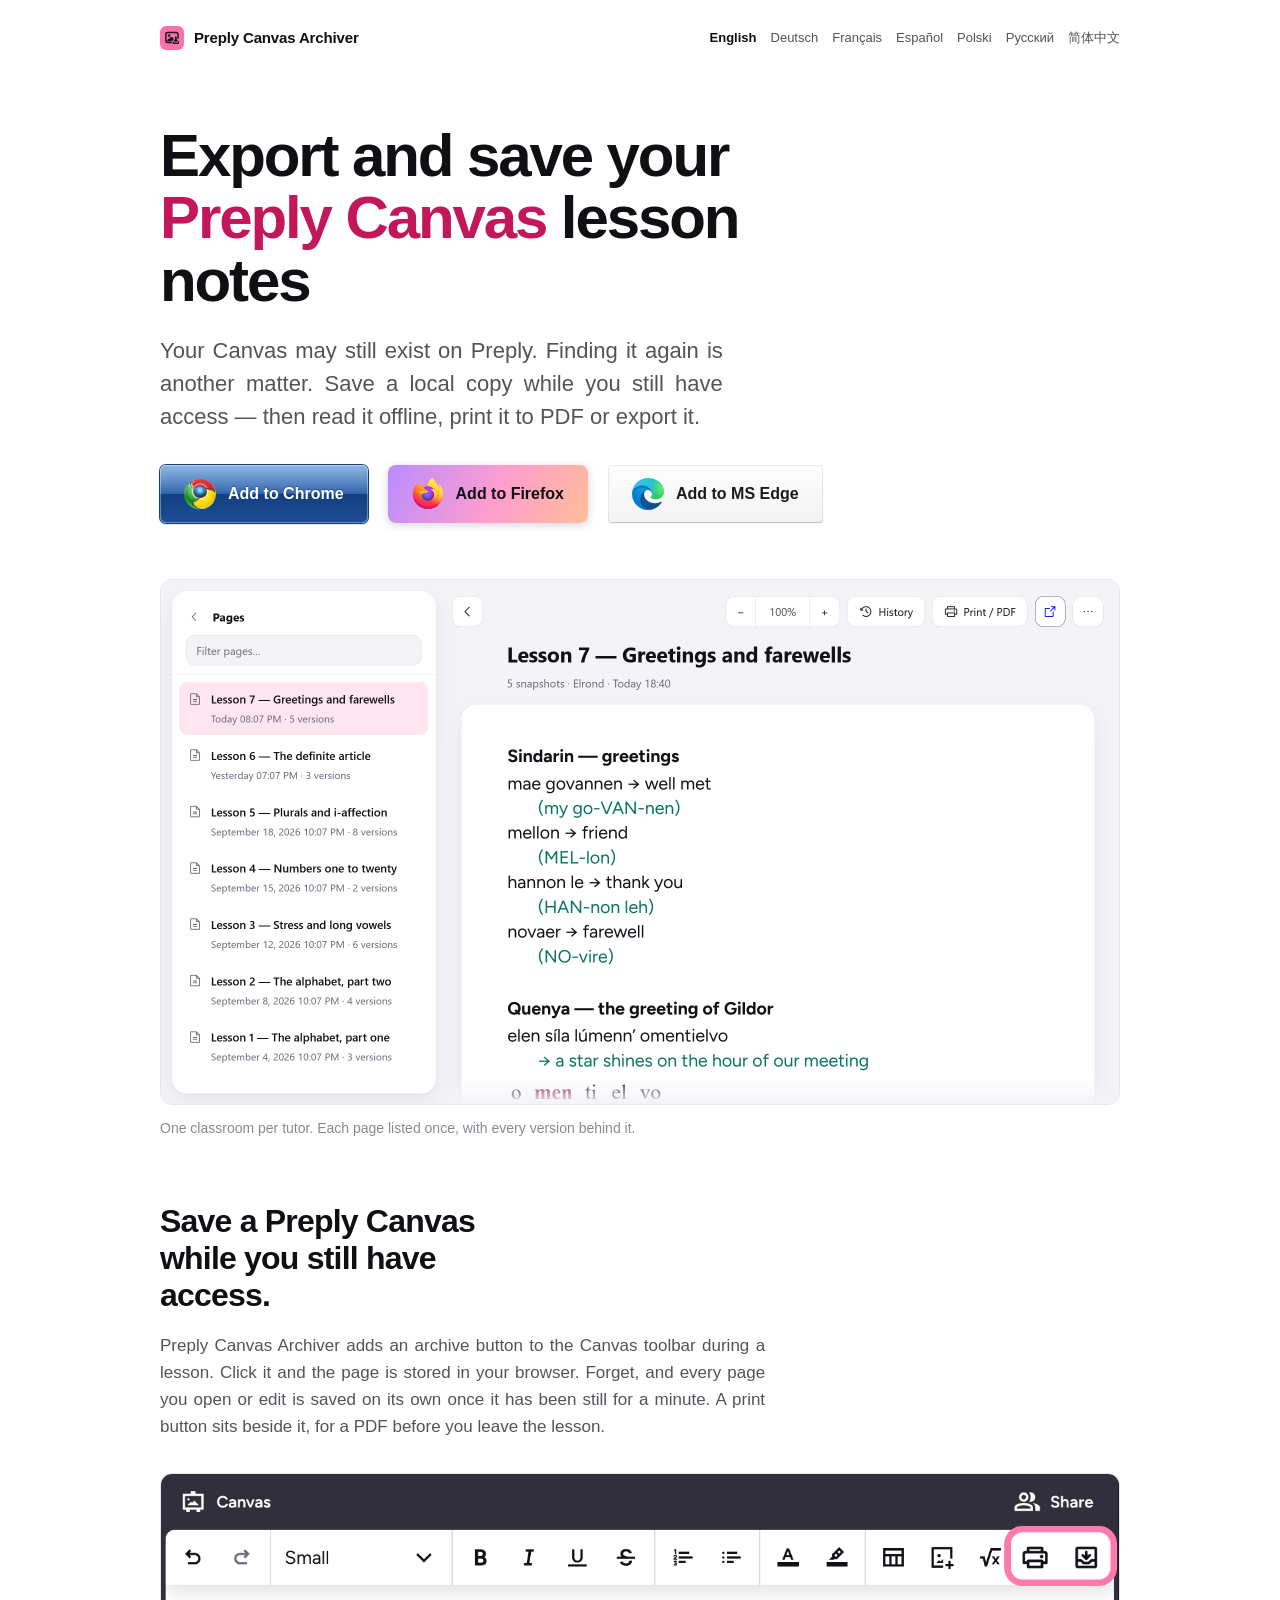
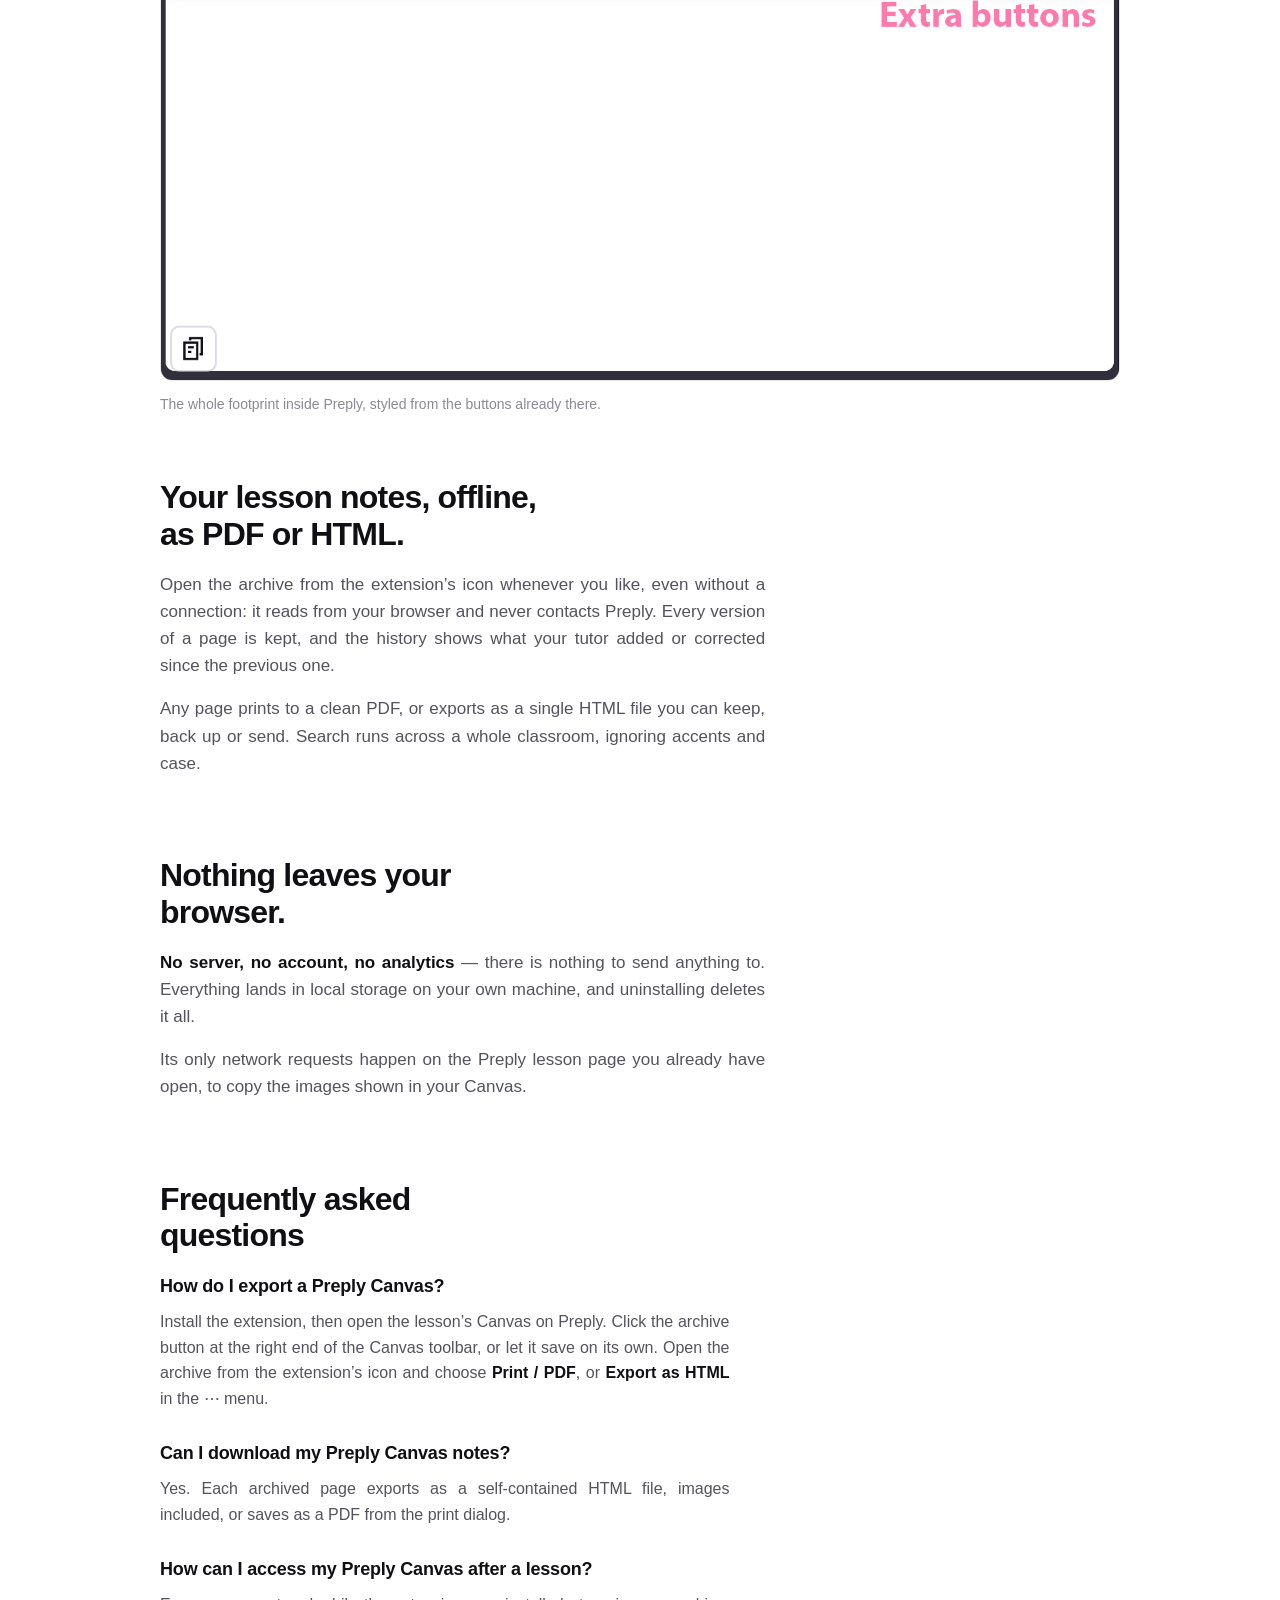
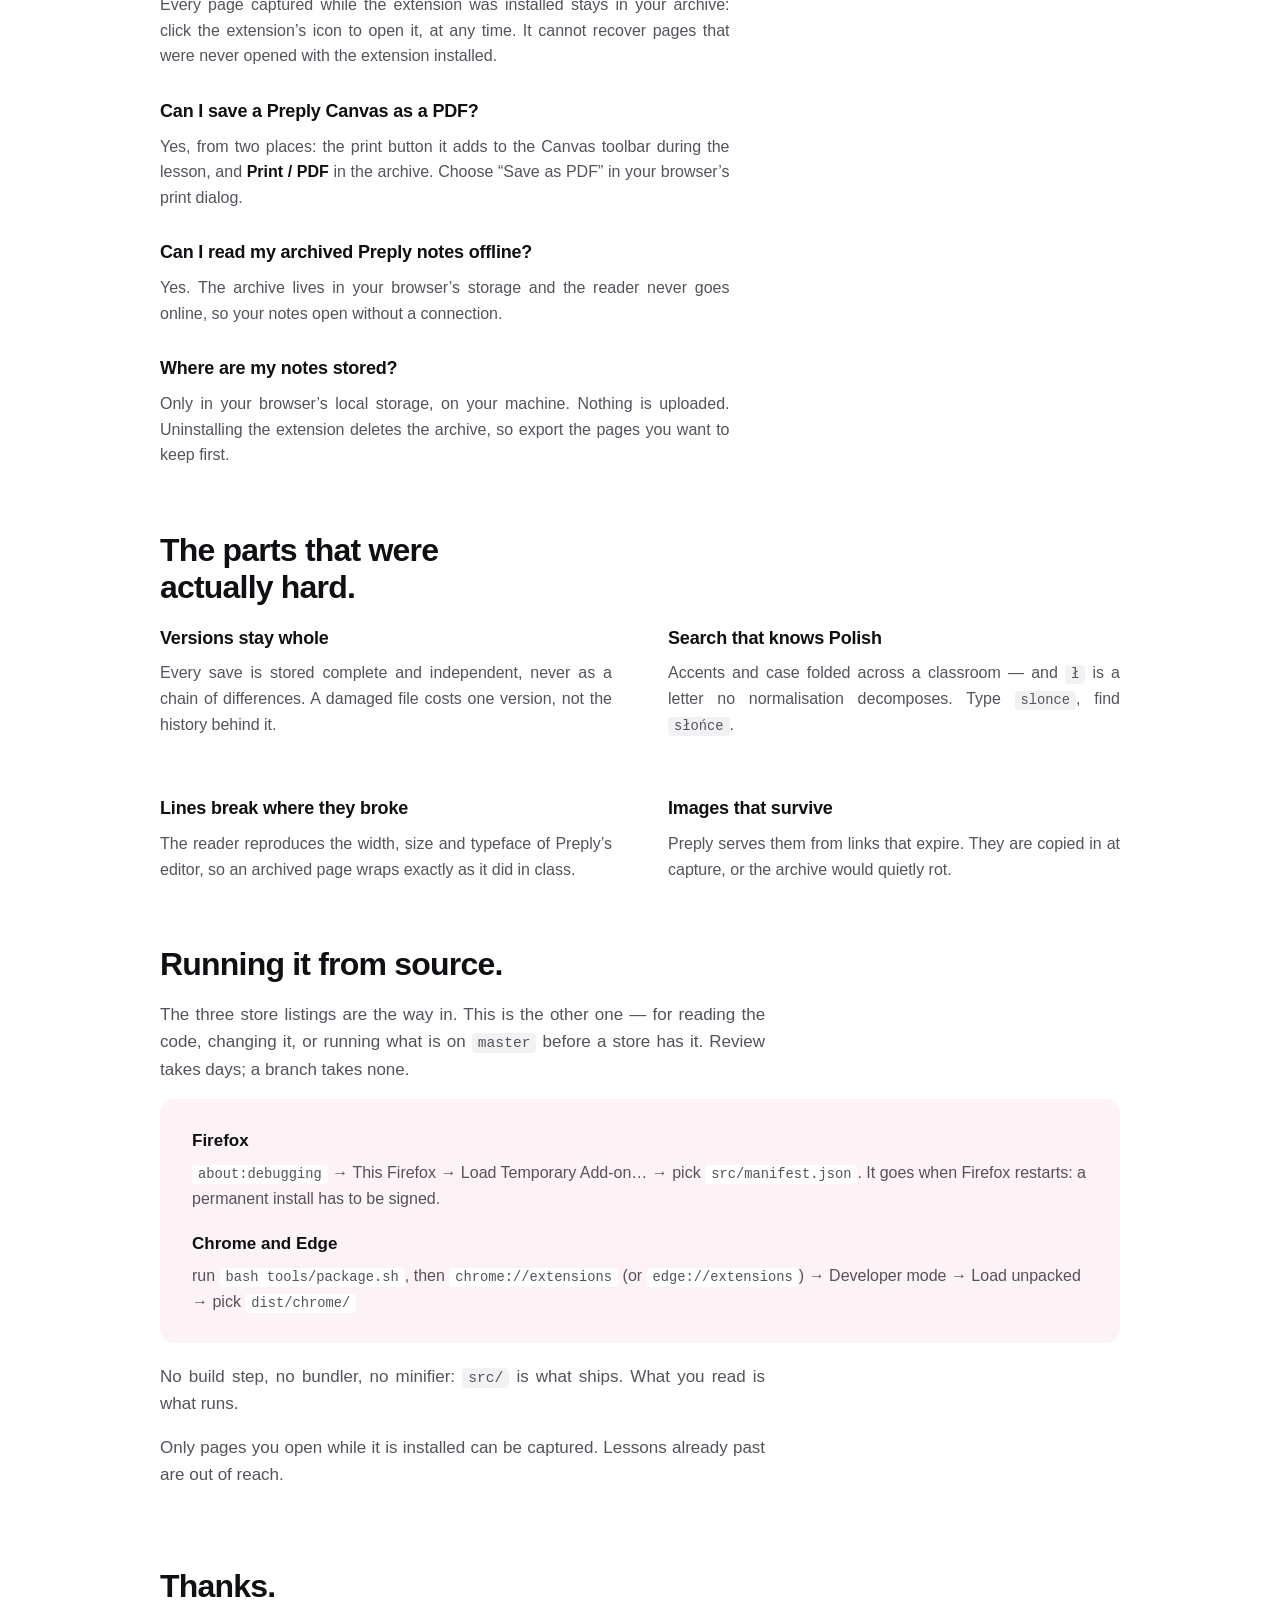
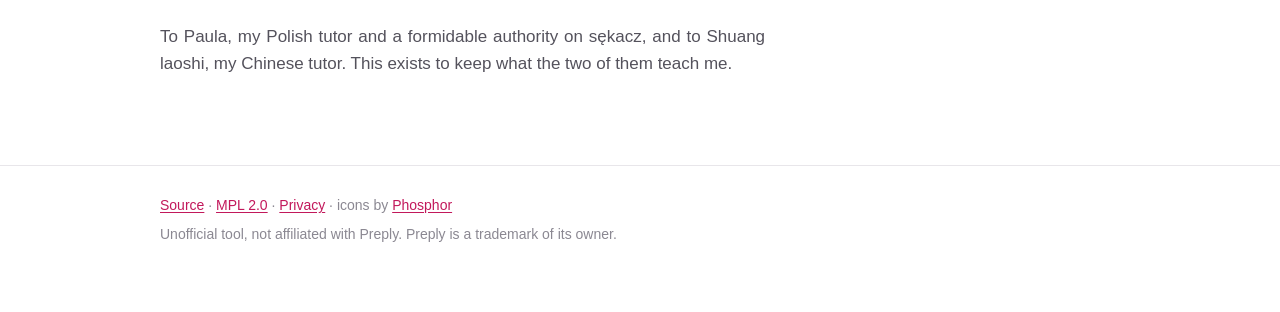
==== commit 2bdf7460: "feat(i18n): add German to the extension and the landing page" ====
--- a/docs/index.html
+++ b/docs/index.html
@@ -1,227 +1,233 @@
 <!doctype html>
 <!-- This Source Code Form is subject to the terms of the Mozilla Public
      License, v. 2.0. If a copy of the MPL was not distributed with this
-     file, You can obtain one at https://mozilla.org/MPL/2.0/. -->
+     file, You can obtain one at https://mozilla.org/MPL/2.0/.
+
+     Generated by tools/build-pages.sh from tools/pages/. Do not edit. -->
 <html lang="en">
 <head>
 <meta charset="utf-8">
 <meta name="viewport" content="width=device-width, initial-scale=1">
-<title>Preply Canvas Archiver — save your lesson notes and read them offline</title>
-<meta name="description" content="Preply closes a lesson's Canvas when the lesson ends. This Firefox and Chrome extension keeps a copy you can read offline, with every version and full search.">
+<title>Export &amp; Save Preply Canvas Notes — Preply Canvas Archiver</title>
+<meta name="description" content="Save your Preply Canvas lesson notes while you still have access. Read them offline, print them to PDF or export them as HTML. Free browser extension.">
 <link rel="canonical" href="https://mars073.github.io/Preply-canvas-archiver/">
+<link rel="alternate" hreflang="en" href="https://mars073.github.io/Preply-canvas-archiver/">
+<link rel="alternate" hreflang="de" href="https://mars073.github.io/Preply-canvas-archiver/de/">
+<link rel="alternate" hreflang="fr" href="https://mars073.github.io/Preply-canvas-archiver/fr/">
+<link rel="alternate" hreflang="es" href="https://mars073.github.io/Preply-canvas-archiver/es/">
+<link rel="alternate" hreflang="pl" href="https://mars073.github.io/Preply-canvas-archiver/pl/">
+<link rel="alternate" hreflang="ru" href="https://mars073.github.io/Preply-canvas-archiver/ru/">
+<link rel="alternate" hreflang="zh-Hans" href="https://mars073.github.io/Preply-canvas-archiver/zh/">
+<link rel="alternate" hreflang="x-default" href="https://mars073.github.io/Preply-canvas-archiver/">
 <link rel="icon" type="image/svg+xml" href="logo.svg">
-
-<!-- Link previews. These do far more for a project like this than any ranking
-     work: the page will be shared as a URL in chats and forums long before it
-     is ever found through a search engine. -->
 <meta property="og:type" content="website">
 <meta property="og:site_name" content="Preply Canvas Archiver">
-<meta property="og:title" content="Your lesson notes, after the lesson">
-<meta property="og:description" content="Preply closes a lesson's Canvas when it ends. This extension keeps a copy you can read offline, with every version.">
+<meta property="og:locale" content="en_US">
+<meta property="og:locale:alternate" content="de_DE">
+<meta property="og:locale:alternate" content="fr_FR">
+<meta property="og:locale:alternate" content="es_ES">
+<meta property="og:locale:alternate" content="pl_PL">
+<meta property="og:locale:alternate" content="ru_RU">
+<meta property="og:locale:alternate" content="zh_CN">
+<meta property="og:title" content="Export and save your Preply Canvas lesson notes">
+<meta property="og:description" content="Keep a local copy of your Preply Canvas while you still have access: read it offline, print it to PDF, export it.">
 <meta property="og:url" content="https://mars073.github.io/Preply-canvas-archiver/">
 <meta property="og:image" content="https://mars073.github.io/Preply-canvas-archiver/og-image.png">
 <meta property="og:image:width" content="1200">
 <meta property="og:image:height" content="630">
-<meta property="og:image:alt" content="The archive reader showing a classroom, its pages and an archived lesson document.">
+<meta property="og:image:alt" content="The archive reader: a classroom’s pages and an archived Preply Canvas page.">
 <meta name="twitter:card" content="summary_large_image">
-
 <script type="application/ld+json">
 {
   "@context": "https://schema.org",
-  "@type": "SoftwareApplication",
-  "name": "Preply Canvas Archiver",
-  "applicationCategory": "BrowserApplication",
-  "operatingSystem": "Firefox, Chrome",
-  "description": "Browser extension that archives the Canvas pages of Preply lessons and reads them back offline, keeping every version.",
-  "url": "https://mars073.github.io/Preply-canvas-archiver/",
-  "codeRepository": "https://github.com/Mars073/Preply-canvas-archiver",
-  "license": "https://www.mozilla.org/MPL/2.0/",
-  "isAccessibleForFree": true,
-  "offers": { "@type": "Offer", "price": "0", "priceCurrency": "EUR" },
-  "inLanguage": ["en", "fr", "es", "ru", "pl", "zh-CN"]
+  "@graph": [
+    {
+      "@type": "SoftwareApplication",
+      "name": "Preply Canvas Archiver",
+      "applicationCategory": "BrowserApplication",
+      "operatingSystem": "Firefox, Chrome, Edge",
+      "description": "Browser extension that saves the Canvas pages of Preply lessons locally, to read them offline, print them to PDF or export them as HTML, keeping every version.",
+      "url": "https://mars073.github.io/Preply-canvas-archiver/",
+      "codeRepository": "https://github.com/Mars073/Preply-canvas-archiver",
+      "license": "https://www.mozilla.org/MPL/2.0/",
+      "isAccessibleForFree": true,
+      "offers": {
+        "@type": "Offer",
+        "price": "0",
+        "priceCurrency": "EUR"
+      },
+      "inLanguage": [
+        "en",
+        "de",
+        "fr",
+        "es",
+        "pl",
+        "ru",
+        "zh-Hans"
+      ]
+    },
+    {
+      "@type": "FAQPage",
+      "inLanguage": "en",
+      "mainEntity": [
+        {
+          "@type": "Question",
+          "name": "How do I export a Preply Canvas?",
+          "acceptedAnswer": {
+            "@type": "Answer",
+            "text": "Install the extension, then open the lesson’s Canvas on Preply. Click the archive button at the right end of the Canvas toolbar, or let it save on its own. Open the archive from the extension’s icon and choose Print / PDF, or Export as HTML in the ⋯ menu."
+          }
+        },
+        {
+          "@type": "Question",
+          "name": "Can I download my Preply Canvas notes?",
+          "acceptedAnswer": {
+            "@type": "Answer",
+            "text": "Yes. Each archived page exports as a self-contained HTML file, images included, or saves as a PDF from the print dialog."
+          }
+        },
+        {
+          "@type": "Question",
+          "name": "How can I access my Preply Canvas after a lesson?",
+          "acceptedAnswer": {
+            "@type": "Answer",
+            "text": "Every page captured while the extension was installed stays in your archive: click the extension’s icon to open it, at any time. It cannot recover pages that were never opened with the extension installed."
+          }
+        },
+        {
+          "@type": "Question",
+          "name": "Can I save a Preply Canvas as a PDF?",
+          "acceptedAnswer": {
+            "@type": "Answer",
+            "text": "Yes, from two places: the print button it adds to the Canvas toolbar during the lesson, and Print / PDF in the archive. Choose “Save as PDF” in your browser’s print dialog."
+          }
+        },
+        {
+          "@type": "Question",
+          "name": "Can I read my archived Preply notes offline?",
+          "acceptedAnswer": {
+            "@type": "Answer",
+            "text": "Yes. The archive lives in your browser’s storage and the reader never goes online, so your notes open without a connection."
+          }
+        },
+        {
+          "@type": "Question",
+          "name": "Where are my notes stored?",
+          "acceptedAnswer": {
+            "@type": "Answer",
+            "text": "Only in your browser’s local storage, on your machine. Nothing is uploaded. Uninstalling the extension deletes the archive, so export the pages you want to keep first."
+          }
+        }
+      ]
+    }
+  ]
 }
 </script>
 <style>
-  :root{
-    --bg:#fff; --ink:#101014; --ink-2:#54525c; --ink-3:#8b8892;
-    --rule:#e8e6ea; --accent:#c2185b; --tint:#fdf2f6;
-    --ease-out:cubic-bezier(.22,.61,.36,1);
-    --w:64rem;
-  }
-  *{box-sizing:border-box}
-  body{
-    margin:0;background:var(--bg);color:var(--ink);
-    font:17px/1.6 -apple-system,BlinkMacSystemFont,"Segoe UI",Roboto,Helvetica,Arial,sans-serif;
-    -webkit-font-smoothing:antialiased;
-  }
-  .w{max-width:var(--w);margin:0 auto;padding:0 32px}
-  a{color:var(--accent);text-underline-offset:2px}
-
-  :focus-visible{outline:2px solid var(--accent);outline-offset:3px;border-radius:4px}
-  .skip{position:absolute;left:32px;top:20px;transform:translateY(-250%);
-    background:var(--ink);color:#fff;padding:10px 16px;text-decoration:none;z-index:9}
-  .skip:focus{transform:none}
-
-  /* --- masthead ------------------------------------------------------ */
-  .top{display:flex;align-items:center;gap:10px;padding:26px 0}
-  .top img{width:24px;height:24px;border-radius:6px}
-  .top b{font-size:15px;font-weight:650;letter-spacing:-.01em}
-  .top span{font-size:13px;color:var(--ink-3);margin-left:auto}
-
-  /* --- hero ---------------------------------------------------------- */
-  h1{font-size:clamp(34px,5.6vw,60px);line-height:1.04;letter-spacing:-.035em;
-    font-weight:680;margin:48px 0 0;max-width:16ch}
-  h1 em{font-style:normal;color:var(--accent)}
-  .sub{font-size:clamp(18px,2.1vw,22px);line-height:1.5;color:var(--ink-2);
-    max-width:46ch;margin:22px 0 0}
-  .actions{display:flex;gap:20px;align-items:center;flex-wrap:wrap;margin:32px 0 0}
-  /* inline-flex, not inline-block: the logo and the label have to sit on the
-     same centre line, which a baseline alignment does not give. Both routes
-     share the shape; only the finish separates them. */
-  .actions > a{display:inline-flex;align-items:center;gap:12px;
-    background:var(--ink);color:#fff;
-    padding:13px 24px;border-radius:8px;text-decoration:none;font-weight:600;font-size:16px}
-  .actions > a:hover{background:var(--accent)}
-
-  /* The Chrome button wears the finish of the logo beside it: that mark is the
-     2008 original, and a flat modern chip next to it looked like two different
-     decades sharing a row. Four layers make the era — a gradient that breaks
-     sharply at the midline, a white inner edge along the top, a dark one along
-     the bottom, and a gloss over the upper half only.
-
-     The geometry is untouched. Both buttons keep the same box; only the finish
-     of the one you can actually use has changed. */
-  .actions > a.glossy{position:relative;overflow:hidden;
-    border-radius:6px;
-    background:linear-gradient(#5590d6,#255ba6 49%,#123f80 50%,#1e4d96);
-    box-shadow:inset 0 0 0 1px rgba(255,255,255,.35),
-               0 0 0 1px #16407c,
-               0 1px 2px rgba(0,0,0,.35);
-    text-shadow:0 -1px 0 rgba(0,0,0,.35)}
-  /* Upper half only: a gloss over the whole face reads as a gradient, not as a
-     curved surface. pointer-events:none so it never swallows the click.
-
-     The palette is darker than the era would have it, and the gloss weaker:
-     with the original blues the white label sat at 3.2:1 over the glossed half,
-     where the text begins. Measured across the band the letters occupy, this
-     holds 4.63:1 — the period look survives, the label stays readable. */
-  .actions > a.glossy::after{content:"";position:absolute;
-    left:0;right:0;top:0;height:50%;pointer-events:none;
-    background:linear-gradient(rgba(255,255,255,.35),rgba(255,255,255,.05))}
-  .actions > a.glossy:hover{
-    background:linear-gradient(#6ba2e2,#2e69b8 49%,#174a90 50%,#2557a6)}
-  /* Pressed: the light comes from the other side, which is what a real button
-     does when it goes in. */
-  .actions > a.glossy:active{
-    background:linear-gradient(#123f80,#255ba6 50%,#3f7cc0);
-    box-shadow:inset 0 2px 3px rgba(0,0,0,.35), 0 0 0 1px #16407c}
-  .actions > a.glossy:active::after{opacity:.35}
-  /* Edge has its own listing now, so the Chrome button no longer stands in for
-     it and the "or MS Edge" stamp it carried is gone with the padding that made
-     room for it.
-
-     Each button in this row quotes its vendor's own era, which is why the
-     Chrome one wears 2008 glass. This is Fluent, the Microsoft of now: a 4px
-     radius rather than 8, a ground that is near-white and never white, a
-     near-invisible hairline, and a bottom stroke darker than the other three —
-     that asymmetry is what gives a Windows 11 control its slight lift. A pure
-     black outline read as a generic ghost button; the only thing saying
-     Microsoft was the logo.
-
-     The edges are inset shadows, not borders: a border would add 2px to the box
-     and break the row's alignment, which nothing else in it carries. The label
-     holds 15.5:1 at its worst state.
-
-     Not the Fluent primary button (solid #0078d4, white label), which would be
-     more Microsoft still and would put a second blue beside the glossed one.
-     The row already has its blue. */
-  .actions > a.edge{border-radius:4px;color:#1b1b1b;
-    background:linear-gradient(#fdfdfd,#f3f3f3);
-    box-shadow:inset 0 0 0 1px rgba(0,0,0,.07),
-               inset 0 -1px 0 rgba(0,0,0,.13),
-               0 1px 2px rgba(0,0,0,.06)}
-  .actions > a.edge:hover{background:linear-gradient(#f6f6f6,#ededed)}
-  /* Pressed: the ground flattens and the bottom stroke goes, so the lift the
-     other states have is what disappears. */
-  .actions > a.edge:active{background:#eaeaea;
-    box-shadow:inset 0 0 0 1px rgba(0,0,0,.09)}
-  /* The logos are decoration: the label already says which browser, and an alt
-     text would have a screen reader announce it twice. */
-  .actions img{display:block;flex:0 0 auto;width:32px;height:32px}
-  /* The Firefox button, in Alpenglow's dawn: violet into rose into peach,
-     pulled back from the theme's real colours (#9059ff / #ff4aa2 / #ffbd4f).
-     Those put the label at 4.57:1 — passing AA by 0.07, one font-smoothing
-     change away from failing. These stops hold 7.46:1 at rest and 5.77:1 on
-     hover. Same reason the label is --ink and not --ink-2: on a ground this
-     saturated the muted grey drops to 3.02:1.
-
-     No border and no inner edge, unlike the Chrome chip beside it. That one is
-     a period reproduction and needs its bevel; this is a gradient that ends
-     where it ends, lifted by a violet-tinted drop shadow alone.
-
-     The gradient is a palindrome on an oversized canvas, so whatever window
-     the button shows always holds the whole dawn and can slide either way
-     without running out of colour. Hover slides it corner to corner. That
-     slide is also why there is no second, deeper palette on hover:
-     background-position animates, background-image does not, and a hover that
-     cross-faded one gradient into another could not move at the same time. */
-  .actions > a.alpenglow{color:var(--ink);overflow:hidden;
-    background:linear-gradient(115deg,#b98cff,#ff9ecd 25%,#ffc58c 50%,#ff9ecd 75%,#b98cff);
-    background-size:220% 220%;background-position:0% 0%;
-    box-shadow:0 2px 8px rgba(64,20,90,.2);
-    transition:background-position .6s var(--ease-out), box-shadow .3s var(--ease-out)}
-  /* Parallax: the face moves, the box does not. The logo and the label scale
-     as one piece, gap included — scaled separately they read as two things
-     drifting apart rather than one thing coming closer. At 6% the content
-     grows about 5px each side, which the 24px padding absorbs, so nothing
-     reaches the clip. */
-  .actions > a.alpenglow .face{display:inline-flex;align-items:center;gap:12px;
-    transition:transform .3s var(--ease-out)}
-  .actions > a.alpenglow:hover{background-position:100% 100%;
-    box-shadow:0 5px 14px rgba(64,20,90,.26)}
-  .actions > a.alpenglow:hover .face{transform:scale(1.06)}
-  .actions > a.alpenglow:active{box-shadow:0 1px 3px rgba(64,20,90,.22)}
-  .actions > a.alpenglow:active .face{transform:scale(1.02)}
-  /* The page's only animation. Asked to sit still it sits still — the colours,
-     the shadow and the layout are identical, only the motion goes. */
-  @media (prefers-reduced-motion: reduce){
-    .actions > a.alpenglow,.actions > a.alpenglow .face{transition:none}
-    .actions > a.alpenglow:hover .face,
-    .actions > a.alpenglow:active .face{transform:none}
-  }
-
-  .shot{margin:56px 0 0;border:1px solid var(--rule);border-radius:12px;
-    overflow:hidden;background:var(--bg)}
-  .shot img{width:100%;height:auto;display:block}
-  .cap{margin:12px 0 0;font-size:14px;color:var(--ink-3)}
-
-  /* --- body ---------------------------------------------------------- */
-  section{padding:64px 0 0}
-  h2{font-size:clamp(24px,3vw,32px);line-height:1.15;letter-spacing:-.025em;
-    font-weight:660;margin:0 0 18px;max-width:22ch}
-  /* Justified, so hyphenated: nine inline <code> runs and words like
-     "content-addressed" never break, and at this measure an unhyphenated
-     justification opens rivers between them. Hyphenation needs the language
-     declared, which <html lang="en"> does. */
-  p{margin:0 0 16px;max-width:64ch;color:var(--ink-2);
-    text-align:justify;hyphens:auto}
-  p strong{color:var(--ink);font-weight:600}
-
-  .pair{display:grid;gap:36px;grid-template-columns:1fr}
-  @media (min-width:800px){.pair{grid-template-columns:1fr 1fr;gap:56px}}
-  .pair h3{font-size:18px;font-weight:650;margin:0 0 8px;letter-spacing:-.01em}
-  .pair p{margin:0;font-size:16px}
-
-  .steps{background:var(--tint);border-radius:14px;padding:28px 32px;margin-top:8px}
-  .steps dt{font-weight:650;margin-top:18px}
-  .steps dt:first-of-type{margin-top:0}
-  .steps dd{margin:6px 0 0;color:var(--ink-2);font-size:16px}
-  code{font-family:ui-monospace,SFMono-Regular,Menlo,Consolas,monospace;
-    font-size:.86em;background:#f2f1f4;padding:2px 6px;border-radius:4px}
-  .steps code{background:#fff}
-
-  footer{margin-top:88px;border-top:1px solid var(--rule);padding:28px 0 64px}
-  footer p{font-size:14px;color:var(--ink-3);margin:0 0 6px;max-width:none}
+:root{
+  --bg:#fff; --ink:#101014; --ink-2:#54525c; --ink-3:#8b8892;
+  --rule:#e8e6ea; --accent:#c2185b; --tint:#fdf2f6;
+  --ease-out:cubic-bezier(.22,.61,.36,1);
+  --w:64rem;
+}
+*{box-sizing:border-box}
+body{
+  margin:0;background:var(--bg);color:var(--ink);
+  font:17px/1.6 -apple-system,BlinkMacSystemFont,"Segoe UI",Roboto,Helvetica,Arial,sans-serif;
+  -webkit-font-smoothing:antialiased;
+}
+.w{max-width:var(--w);margin:0 auto;padding:0 32px}
+a{color:var(--accent);text-underline-offset:2px}
+:focus-visible{outline:2px solid var(--accent);outline-offset:3px;border-radius:4px}
+.skip{position:absolute;left:32px;top:20px;transform:translateY(-250%);
+  background:var(--ink);color:#fff;padding:10px 16px;text-decoration:none;z-index:9}
+.skip:focus{transform:none}
+.top{display:flex;flex-wrap:wrap;align-items:center;gap:10px;padding:26px 0}
+.top img{width:24px;height:24px;border-radius:6px}
+.top b{font-size:15px;font-weight:650;letter-spacing:-.01em}
+.top nav{margin-left:auto;display:flex;flex-wrap:wrap;gap:4px 14px;font-size:13px}
+.top nav a{color:var(--ink-2);text-decoration:none;padding:2px 0}
+.top nav a:hover{color:var(--accent);text-decoration:underline}
+.top nav a[aria-current]{color:var(--ink);font-weight:650}
+h1{font-size:clamp(34px,5.6vw,60px);line-height:1.04;letter-spacing:-.035em;
+  font-weight:680;margin:48px 0 0;max-width:20ch}
+h1 em{font-style:normal;color:var(--accent)}
+.sub{font-size:clamp(18px,2.1vw,22px);line-height:1.5;color:var(--ink-2);
+  max-width:46ch;margin:22px 0 0}
+.actions{display:flex;gap:20px;align-items:center;flex-wrap:wrap;margin:32px 0 0}
+.actions > a{display:inline-flex;align-items:center;gap:12px;
+  background:var(--ink);color:#fff;
+  padding:13px 24px;border-radius:8px;text-decoration:none;font-weight:600;font-size:16px}
+.actions > a:hover{background:var(--accent)}
+.actions > a.glossy{position:relative;overflow:hidden;
+  border-radius:6px;
+  background:linear-gradient(#5590d6,#255ba6 49%,#123f80 50%,#1e4d96);
+  box-shadow:inset 0 0 0 1px rgba(255,255,255,.35),
+             0 0 0 1px #16407c,
+             0 1px 2px rgba(0,0,0,.35);
+  text-shadow:0 -1px 0 rgba(0,0,0,.35)}
+.actions > a.glossy::after{content:"";position:absolute;
+  left:0;right:0;top:0;height:50%;pointer-events:none;
+  background:linear-gradient(rgba(255,255,255,.35),rgba(255,255,255,.05))}
+.actions > a.glossy:hover{
+  background:linear-gradient(#6ba2e2,#2e69b8 49%,#174a90 50%,#2557a6)}
+.actions > a.glossy:active{
+  background:linear-gradient(#123f80,#255ba6 50%,#3f7cc0);
+  box-shadow:inset 0 2px 3px rgba(0,0,0,.35), 0 0 0 1px #16407c}
+.actions > a.glossy:active::after{opacity:.35}
+.actions > a.edge{border-radius:4px;color:#1b1b1b;
+  background:linear-gradient(#fdfdfd,#f3f3f3);
+  box-shadow:inset 0 0 0 1px rgba(0,0,0,.07),
+             inset 0 -1px 0 rgba(0,0,0,.13),
+             0 1px 2px rgba(0,0,0,.06)}
+.actions > a.edge:hover{background:linear-gradient(#f6f6f6,#ededed)}
+.actions > a.edge:active{background:#eaeaea;
+  box-shadow:inset 0 0 0 1px rgba(0,0,0,.09)}
+.actions img{display:block;flex:0 0 auto;width:32px;height:32px}
+.actions > a.alpenglow{color:var(--ink);overflow:hidden;
+  background:linear-gradient(115deg,#b98cff,#ff9ecd 25%,#ffc58c 50%,#ff9ecd 75%,#b98cff);
+  background-size:220% 220%;background-position:0% 0%;
+  box-shadow:0 2px 8px rgba(64,20,90,.2);
+  transition:background-position .6s var(--ease-out), box-shadow .3s var(--ease-out)}
+.actions > a.alpenglow .face{display:inline-flex;align-items:center;gap:12px;
+  transition:transform .3s var(--ease-out)}
+.actions > a.alpenglow:hover{background-position:100% 100%;
+  box-shadow:0 5px 14px rgba(64,20,90,.26)}
+.actions > a.alpenglow:hover .face{transform:scale(1.06)}
+.actions > a.alpenglow:active{box-shadow:0 1px 3px rgba(64,20,90,.22)}
+.actions > a.alpenglow:active .face{transform:scale(1.02)}
+@media (prefers-reduced-motion: reduce){
+  .actions > a.alpenglow,.actions > a.alpenglow .face{transition:none}
+  .actions > a.alpenglow:hover .face,
+  .actions > a.alpenglow:active .face{transform:none}
+}
+.shot{margin:56px 0 0;border:1px solid var(--rule);border-radius:12px;
+  overflow:hidden;background:var(--bg)}
+.shot img{width:100%;height:auto;display:block}
+.cap{margin:12px 0 0;font-size:14px;color:var(--ink-3)}
+section{padding:64px 0 0}
+h2{font-size:clamp(24px,3vw,32px);line-height:1.15;letter-spacing:-.025em;
+  font-weight:660;margin:0 0 18px;max-width:22ch}
+p{margin:0 0 16px;max-width:64ch;color:var(--ink-2);
+  text-align:justify;hyphens:auto}
+p strong{color:var(--ink);font-weight:600}
+:lang(zh) p{text-align:start}
+.pair{display:grid;gap:36px;grid-template-columns:1fr}
+@media (min-width:800px){.pair{grid-template-columns:1fr 1fr;gap:56px}}
+.pair h3{font-size:18px;font-weight:650;margin:0 0 8px;letter-spacing:-.01em}
+.pair p{margin:0;font-size:16px}
+.faq h3{font-size:18px;font-weight:650;margin:28px 0 8px;letter-spacing:-.01em;max-width:64ch}
+.faq h3:first-child{margin-top:0}
+.faq p{margin:0;font-size:16px}
+.steps{background:var(--tint);border-radius:14px;padding:28px 32px;margin-top:8px}
+.steps dt{font-weight:650;margin-top:18px}
+.steps dt:first-of-type{margin-top:0}
+.steps dd{margin:6px 0 0;color:var(--ink-2);font-size:16px}
+code{font-family:ui-monospace,SFMono-Regular,Menlo,Consolas,monospace;
+  font-size:.86em;background:#f2f1f4;padding:2px 6px;border-radius:4px}
+.steps code{background:#fff}
+footer{margin-top:88px;border-top:1px solid var(--rule);padding:28px 0 64px}
+footer p{font-size:14px;color:var(--ink-3);margin:0 0 6px;max-width:none}
 </style>
 </head>
 <body>
@@ -229,81 +235,87 @@
 <a class="skip" href="#content">Skip to content</a>
 
 <div class="w">
-  <div class="top">
+  <header class="top">
     <img src="logo.svg" alt="">
     <b>Preply Canvas Archiver</b>
-    <span>Unofficial · not affiliated with Preply</span>
-  </div>
+    <nav aria-label="Language">
+      <a href="./" hreflang="en" lang="en" aria-current="page">English</a>
+      <a href="de/" hreflang="de" lang="de">Deutsch</a>
+      <a href="fr/" hreflang="fr" lang="fr">Français</a>
+      <a href="es/" hreflang="es" lang="es">Español</a>
+      <a href="pl/" hreflang="pl" lang="pl">Polski</a>
+      <a href="ru/" hreflang="ru" lang="ru">Русский</a>
+      <a href="zh/" hreflang="zh-Hans" lang="zh-Hans">简体中文</a>
+    </nav>
+  </header>
 </div>
 
 <main id="content">
   <div class="w">
 
-    <h1>Your lesson notes, <em>after</em> the lesson.</h1>
-    <p class="sub">
-      Preply closes a lesson’s Canvas the moment it ends, and everything your
-      tutor wrote goes with it. This extension keeps a copy — offline, with
-      every version.
-    </p>
+    <h1>Export and save your <em>Preply Canvas</em> lesson notes</h1>
+    <p class="sub">Your Canvas may still exist on Preply. Finding it again is another matter. Save a local copy while you still have access — then read it offline, print it to PDF or export it.</p>
     <div class="actions">
       <a class="glossy" href="https://chromewebstore.google.com/detail/preply-canvas-archiver/clhcjjambcaodbnaenpimnbedlhohmdj">
         <img src="icons/chrome.svg" width="32" height="32" alt="" aria-hidden="true">
         Add to Chrome
       </a>
       <a class="alpenglow" href="https://addons.mozilla.org/firefox/addon/preply-canvas-archiver/">
-        <!-- No locale in the path: AMO sends the visitor to their own language,
-             and this extension ships six of them. The other two links carry no
-             locale either.
-
-             The logo and the label have to scale as one piece, gap included,
-             or the hover reads as two things drifting apart rather than one
-             thing coming closer. That takes an element to hold them. -->
         <span class="face">
           <img src="icons/firefox.svg" width="32" height="32" alt="" aria-hidden="true">
           Add to Firefox
         </span>
       </a>
       <a class="edge" href="https://microsoftedge.microsoft.com/addons/detail/preply-canvas-archiver/ocbalfmganjedonhaekgbpkiljhiongf">
-        <!-- The slug is Microsoft's, derived from the listing; the id is the
-             one Partner Center shows, not the Chrome Web Store's, since each
-             store derives its own from its own key. The id alone also resolves,
-             which is how this link existed before the listing did. -->
         <img src="icons/edge.svg" width="32" height="32" alt="" aria-hidden="true">
         Add to MS Edge
       </a>
     </div>
 
     <div class="shot">
-      <img src="screenshots/archive-viewer.png" width="2521" height="1297" decoding="async"
-           alt="The archive reader: classrooms on the left, that classroom's pages in the middle, the archived document on the right.">
+      <img src="screenshots/archive-viewer.png" width="1916" height="1048" decoding="async"
+           alt="The archive reader: a classroom’s pages on the left, the archived document on the right, with zoom, history and print above it.">
     </div>
     <p class="cap">One classroom per tutor. Each page listed once, with every version behind it.</p>
 
     <section>
-      <h2>One button, and you stop losing notes.</h2>
-      <p>
-        A single archive button joins the Canvas toolbar during a lesson. Click
-        it and the page is stored. Forget, and it saves on its own a minute
-        after the last edit.
-      </p>
+      <h2>Save a Preply Canvas while you still have access.</h2>
+      <p>Preply Canvas Archiver adds an archive button to the Canvas toolbar during a lesson. Click it and the page is stored in your browser. Forget, and every page you open or edit is saved on its own once it has been still for a minute. A print button sits beside it, for a PDF before you leave the lesson.</p>
       <div class="shot" style="margin-top:32px">
-        <img src="screenshots/toolbar-button.png" width="1678" height="1006" loading="lazy" decoding="async"
-             alt="The Preply Canvas toolbar with one extra archive button at its right end, marked by a red arrow.">
+        <img src="screenshots/toolbar-button.png" width="1461" height="772" loading="lazy" decoding="async"
+             alt="The Preply Canvas toolbar with two extra buttons at its right end, print and archive, framed in pink and labelled Extra buttons.">
       </div>
       <p class="cap">The whole footprint inside Preply, styled from the buttons already there.</p>
     </section>
 
     <section>
+      <h2>Your lesson notes, offline, as PDF or HTML.</h2>
+      <p>Open the archive from the extension’s icon whenever you like, even without a connection: it reads from your browser and never contacts Preply. Every version of a page is kept, and the history shows what your tutor added or corrected since the previous one.</p>
+      <p>Any page prints to a clean PDF, or exports as a single HTML file you can keep, back up or send. Search runs across a whole classroom, ignoring accents and case.</p>
+    </section>
+
+    <section>
       <h2>Nothing leaves your browser.</h2>
-      <p>
-        <strong>No server, no account, no analytics</strong> — there is nothing
-        to send anything to. Everything lands in local storage on your own
-        machine, and uninstalling deletes it all.
-      </p>
-      <p>
-        The only traffic it causes goes to <code>preply.com</code> itself, while
-        you are already on a lesson page, to copy the images from your Canvas.
-      </p>
+      <p><strong>No server, no account, no analytics</strong> — there is nothing to send anything to. Everything lands in local storage on your own machine, and uninstalling deletes it all.</p>
+      <p>Its only network requests happen on the Preply lesson page you already have open, to copy the images shown in your Canvas.</p>
+    </section>
+
+    <section id="faq">
+      <h2>Frequently asked questions</h2>
+      <div class="faq">
+        <h3>How do I export a Preply Canvas?</h3>
+        <p>Install the extension, then open the lesson’s Canvas on Preply. Click the archive button at the right end of the Canvas toolbar, or let it save on its own. Open the archive from the extension’s icon and choose <strong>Print / PDF</strong>, or <strong>Export as HTML</strong> in the ⋯ menu.</p>
+        <h3>Can I download my Preply Canvas notes?</h3>
+        <p>Yes. Each archived page exports as a self-contained HTML file, images included, or saves as a PDF from the print dialog.</p>
+        <h3>How can I access my Preply Canvas after a lesson?</h3>
+        <p>Every page captured while the extension was installed stays in your archive: click the extension’s icon to open it, at any time. It cannot recover pages that were never opened with the extension installed.</p>
+        <h3>Can I save a Preply Canvas as a PDF?</h3>
+        <p>Yes, from two places: the print button it adds to the Canvas toolbar during the lesson, and <strong>Print / PDF</strong> in the archive. Choose “Save as PDF” in your browser’s print dialog.</p>
+        <h3>Can I read my archived Preply notes offline?</h3>
+        <p>Yes. The archive lives in your browser’s storage and the reader never goes online, so your notes open without a connection.</p>
+        <h3>Where are my notes stored?</h3>
+        <p>Only in your browser’s local storage, on your machine. Nothing is uploaded. Uninstalling the extension deletes the archive, so export the pages you want to keep first.</p>
+      </div>
     </section>
 
     <section>
@@ -311,63 +323,39 @@
       <div class="pair">
         <div>
           <h3>Versions stay whole</h3>
-          <p>Every save is stored complete and independent, never as a chain of
-             differences. A damaged file costs one version, not the history
-             behind it.</p>
+          <p>Every save is stored complete and independent, never as a chain of differences. A damaged file costs one version, not the history behind it.</p>
         </div>
         <div>
           <h3>Search that knows Polish</h3>
-          <p>Accents and case folded across a classroom — and <code>ł</code> is a
-             letter no normalisation decomposes. Type <code>slonce</code>, find
-             <code>słońce</code>.</p>
+          <p>Accents and case folded across a classroom — and <code>ł</code> is a letter no normalisation decomposes. Type <code>slonce</code>, find <code>słońce</code>.</p>
         </div>
         <div>
           <h3>Lines break where they broke</h3>
-          <p>The reader reproduces the width, size and typeface of Preply’s
-             editor, so an archived page wraps exactly as it did in class.</p>
+          <p>The reader reproduces the width, size and typeface of Preply’s editor, so an archived page wraps exactly as it did in class.</p>
         </div>
         <div>
           <h3>Images that survive</h3>
-          <p>Preply serves them from links that expire in hours. They are copied
-             in at capture, or the archive would quietly rot.</p>
+          <p>Preply serves them from links that expire. They are copied in at capture, or the archive would quietly rot.</p>
         </div>
       </div>
     </section>
 
     <section>
       <h2>Running it from source.</h2>
-      <p>
-        The three store listings are the way in. This is the other one — for
-        reading the code, changing it, or running what is on <code>master</code>
-        before a store has it. Review takes days; a branch takes none.
-      </p>
+      <p>The three store listings are the way in. This is the other one — for reading the code, changing it, or running what is on <code>master</code> before a store has it. Review takes days; a branch takes none.</p>
       <dl class="steps">
         <dt>Firefox</dt>
-        <dd><code>about:debugging</code> → This Firefox → Load Temporary Add-on →
-            pick <code>src/manifest.json</code>. It goes when Firefox restarts:
-            a permanent install has to be signed.</dd>
+        <dd><code>about:debugging</code> → This Firefox → Load Temporary Add-on… → pick <code>src/manifest.json</code>. It goes when Firefox restarts: a permanent install has to be signed.</dd>
         <dt>Chrome and Edge</dt>
-        <dd>run <code>bash tools/package.sh</code>, then
-            <code>chrome://extensions</code> (or <code>edge://extensions</code>)
-            → Developer mode → Load unpacked → pick <code>dist/chrome/</code></dd>
+        <dd>run <code>bash tools/package.sh</code>, then <code>chrome://extensions</code> (or <code>edge://extensions</code>) → Developer mode → Load unpacked → pick <code>dist/chrome/</code></dd>
       </dl>
-      <p style="margin-top:20px">
-        No build step, no bundler, no minifier: <code>src/</code> is what ships.
-        What you read is what runs.
-      </p>
-      <p>
-        Only pages you open while it is installed can be captured. Lessons
-        already past are out of reach.
-      </p>
+      <p style="margin-top:20px">No build step, no bundler, no minifier: <code>src/</code> is what ships. What you read is what runs.</p>
+      <p>Only pages you open while it is installed can be captured. Lessons already past are out of reach.</p>
     </section>
 
     <section>
       <h2>Thanks.</h2>
-      <p>
-        To Paula, my Polish tutor and a formidable authority on sękacz, and to
-        Shuang laoshi, my Chinese tutor. This exists to keep what the two of
-        them teach me.
-      </p>
+      <p>To Paula, my Polish tutor and a formidable authority on sękacz, and to Shuang laoshi, my Chinese tutor. This exists to keep what the two of them teach me.</p>
     </section>
 
   </div>
@@ -379,7 +367,7 @@
        <a href="https://github.com/Mars073/Preply-canvas-archiver/blob/master/LICENSE">MPL&nbsp;2.0</a> ·
        <a href="https://github.com/Mars073/Preply-canvas-archiver/blob/master/PRIVACY.md">Privacy</a> ·
        icons by <a href="https://phosphoricons.com">Phosphor</a></p>
-    <p>Preply is a trademark of its owner. This project is independent of it.</p>
+    <p>Unofficial tool, not affiliated with Preply. Preply is a trademark of its owner.</p>
   </div>
 </footer>
 
